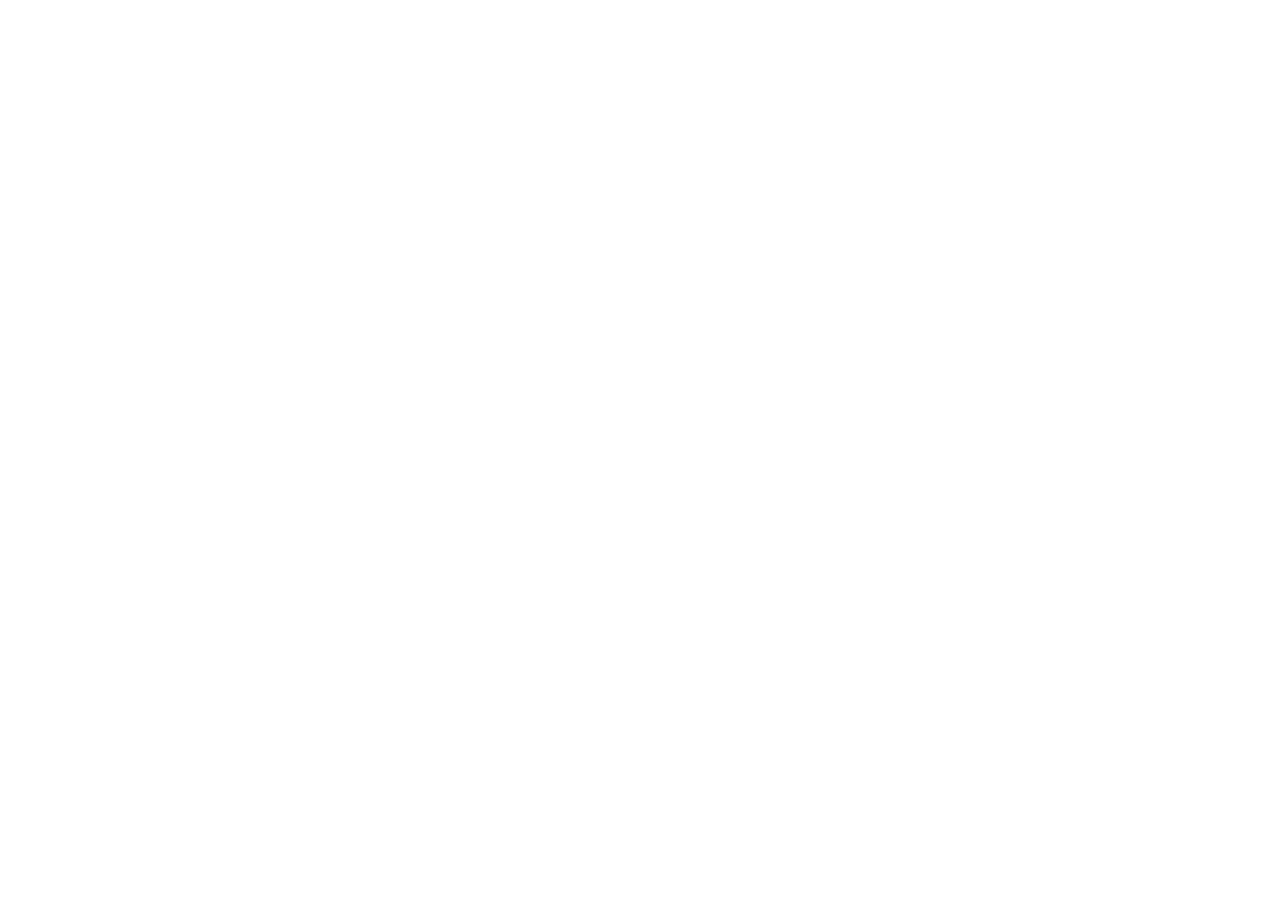
==== index.html @ 7b1b8896 "First Commit" ====
<!DOCTYPE html>
<html lang="en">
<head>
    <meta charset="UTF-8">
    <meta name="viewport" content="width=device-width, initial-scale=1.0">
    <title>Natal</title>
</head>
<body>
    <header class="header">

    </header>
    <main>

    </main>
    <footer>
        
    </footer>
</body>
</html>
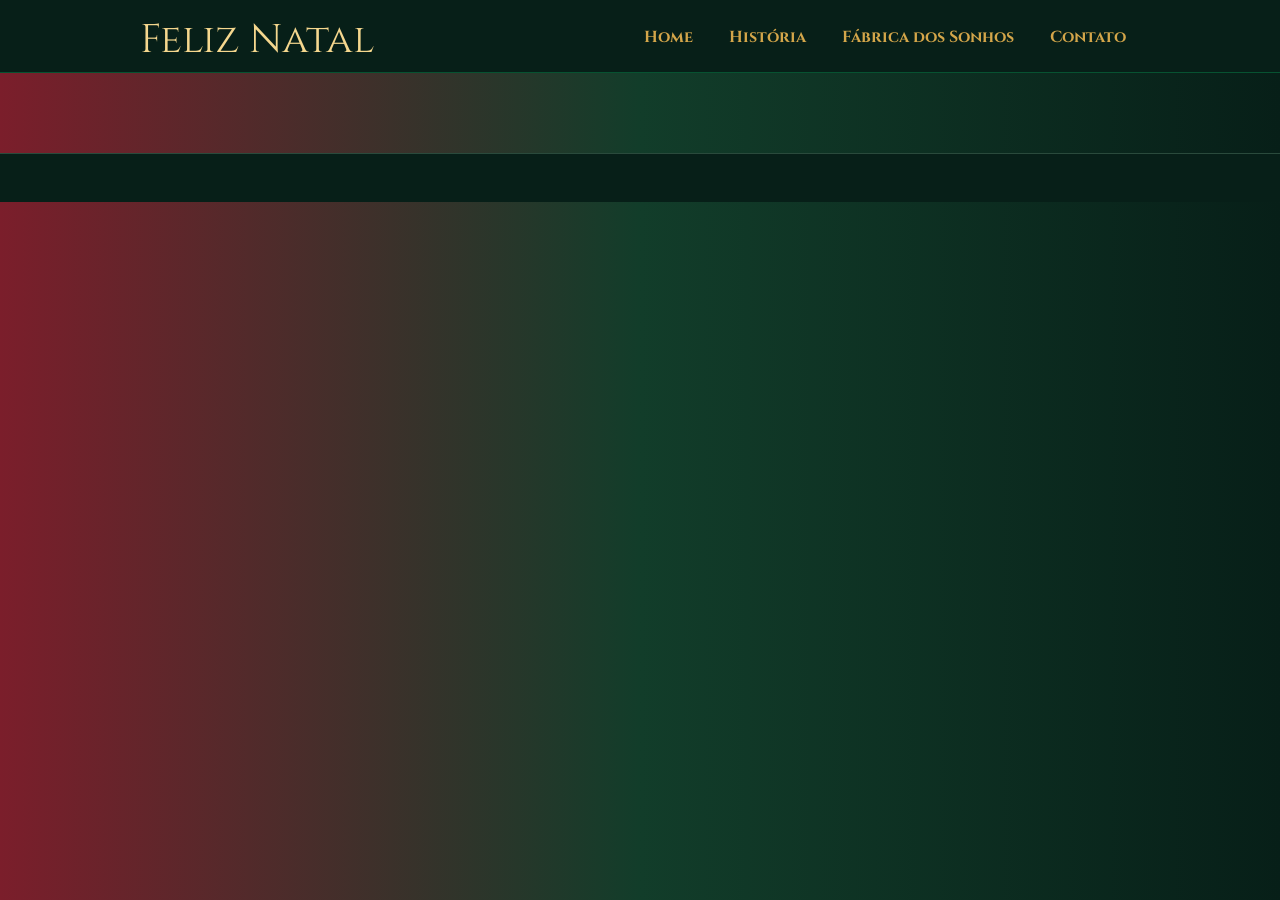
==== commit 2d88ba43: "Update final" ====
--- a/index.html
+++ b/index.html
@@ -1,19 +1,52 @@
+
 <!DOCTYPE html>
-<html lang="en">
+<html lang="pt-BR">
+
 <head>
     <meta charset="UTF-8">
     <meta name="viewport" content="width=device-width, initial-scale=1.0">
+
     <title>Natal</title>
+
+    <link rel="preconnect" href="https://fonts.googleapis.com">
+    <link rel="preconnect" href="https://fonts.gstatic.com" crossorigin>
+    <link rel="stylesheet" href="https://fonts.googleapis.com/css2?family=JetBrains+Mono:wght@400;700&display=swap">
+
+    <link rel="stylesheet" href="./style/style-geral.css">
 </head>
+
 <body>
+
     <header class="header">
+        <div class="container">
 
+            <h1 class="logo">Feliz Natal</h1>
+
+            <nav class="menu-principal">
+                <ul class="menu-lista">
+                    <li><a class="menu-link" href="#">Home</a></li>
+                    <li><a class="menu-link" href="#">História</a></li>
+                    <li><a class="menu-link" href="#">Fábrica dos Sonhos</a></li>
+                    <li><a class="menu-link" href="#">Contato</a></li>
+                </ul>
+            </nav>
+
+        </div>
     </header>
-    <main>
 
+    <main class="main">
+        <div class="container">
+            <section></section>
+
+        </div>
     </main>
-    <footer>
-        
+
+    <footer class="footer">
+        <div class="container">
+
+        </div>
     </footer>
+
 </body>
-</html>+
+</html>
--- a/style/style-geral.css
+++ b/style/style-geral.css
@@ -0,0 +1,108 @@
+@font-face {
+    font-family: 'Cinzel';
+    src: url('../font/Cinzel-Regular.otf') format('opentype');
+    font-weight: normal;
+}
+
+@font-face {
+    font-family: 'Cinzel';
+    src: url('../font/Cinzel-Bold.otf') format('opentype');
+    font-weight: bold;
+}
+
+body {
+    font-family: 'JetBrains Mono', sans-serif;
+    font-size: 16px;
+    line-height: 1.6;
+    margin: 0;
+    padding: 0;
+    color: #F2E8D5;
+    background: linear-gradient(90deg, #7B1E2B, #123D2A, #071F18);
+}
+
+.container {
+    width: 90%;
+    max-width: 1000px;
+    margin: 0 auto;
+}
+
+.header {
+    background-color: #071F18;
+    border-bottom: 1px solid #075231;
+}
+
+.header .container {
+    display: flex;
+    justify-content: space-between;
+    align-items: center;
+    height: 72px;
+}
+
+.logo {
+    margin: 0;
+    font-family: 'Cinzel';
+    font-size: 40px;
+    font-weight: normal;
+    color: #F5D78E;
+}
+
+.menu-lista {
+    display: flex;
+    gap: 8px;
+
+    margin: 0;
+    padding: 0;
+    list-style: none;
+}
+
+.menu-link {
+    display: block;
+    padding: 8px 14px;
+
+    color: #D4A64A;
+    font-family: 'Cinzel', serif;
+    font-weight: bold;
+    text-decoration: none;
+
+    border-radius: 6px;
+    transition: 0.3s;
+    
+}
+
+
+.menu-lista {
+    flex-wrap: wrap;
+    justify-content: center;
+}
+
+.menu-link:hover {
+    background-color:  #B83B45;
+    color: #F0C66A;
+    transform: scale(1.05);
+    
+}
+
+
+
+.main {
+    padding: 40px 0;
+}
+
+.section {
+    margin: 25px 0;
+    padding: 24px;
+    border: 1px solid #2a4a3c;
+    border-radius: 8px;
+}
+
+.titulo-section {
+    margin-bottom: 32px;
+    padding-left: 12px;
+    border-left: 5px solid #E8C07D;
+}
+
+.footer {
+    background-color: #071F18;
+    border-top: 1px solid #2A4A3C;
+    padding: 24px 0;
+}
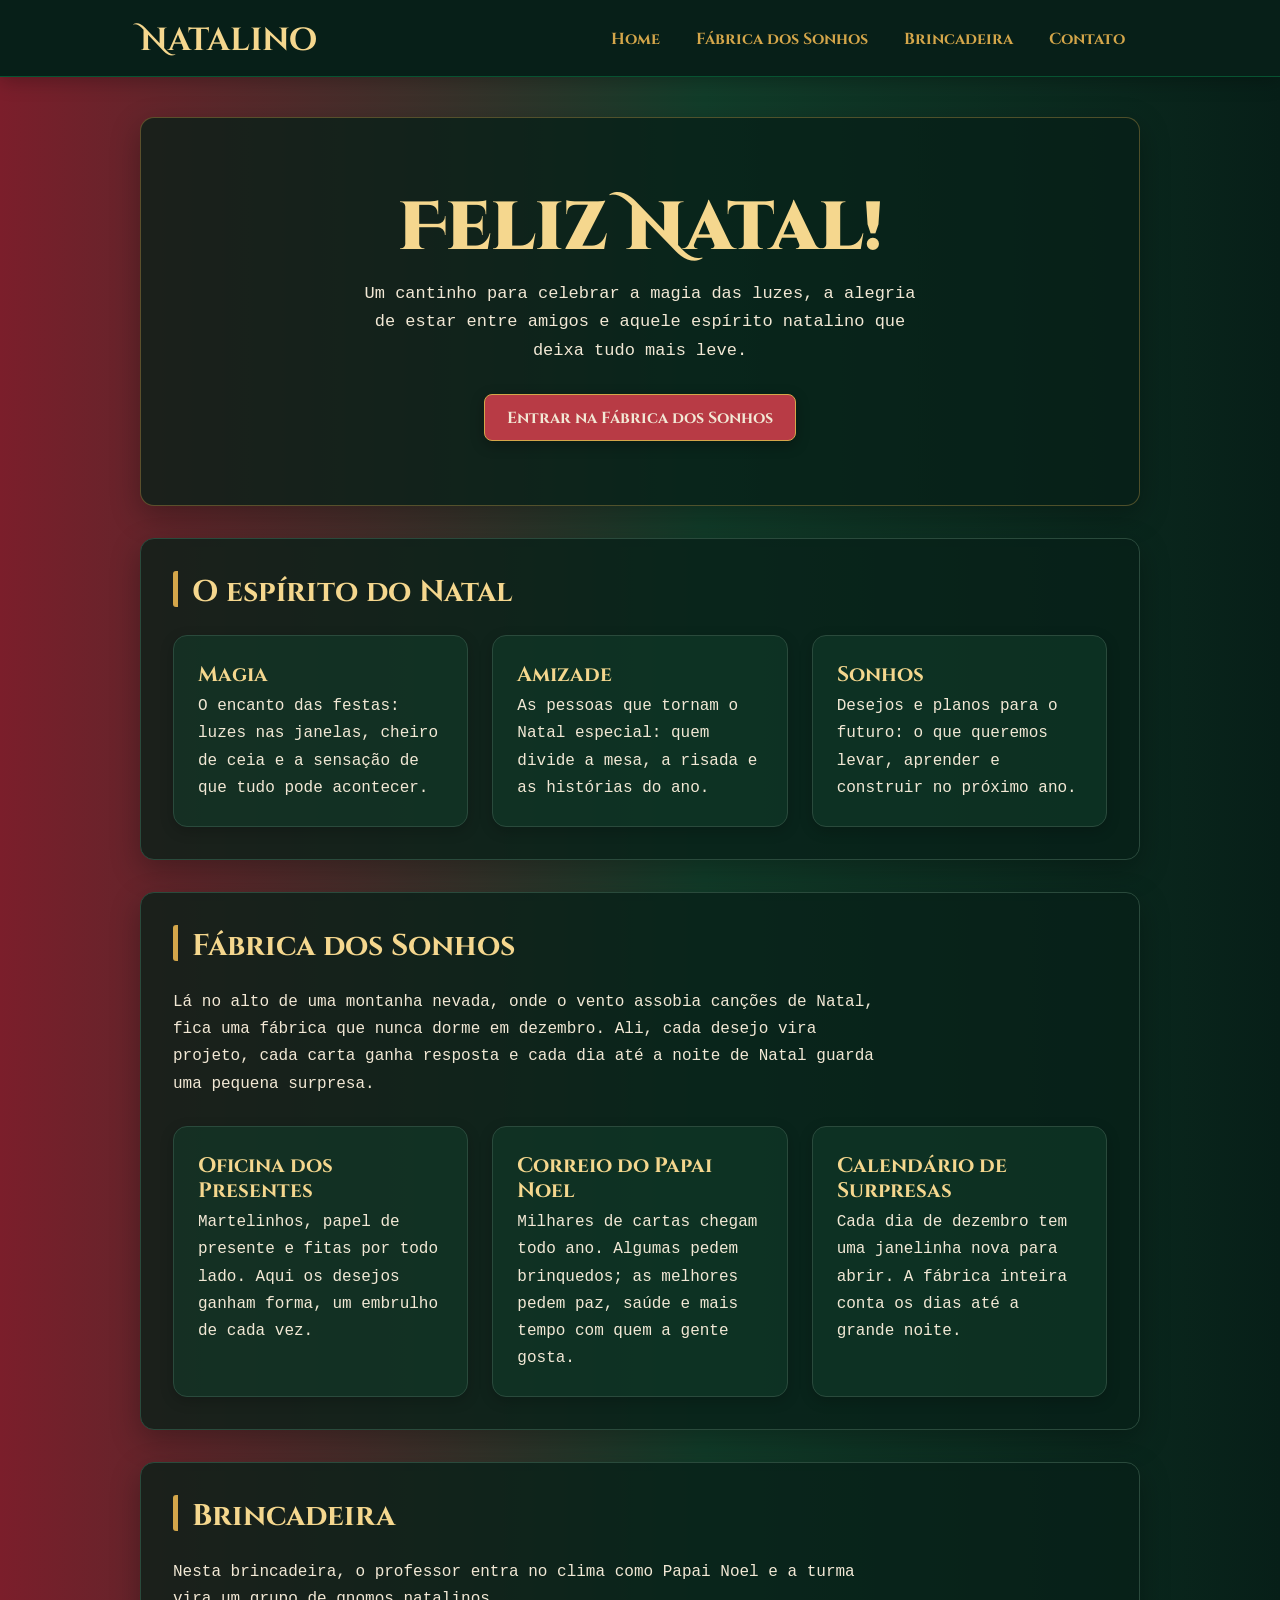
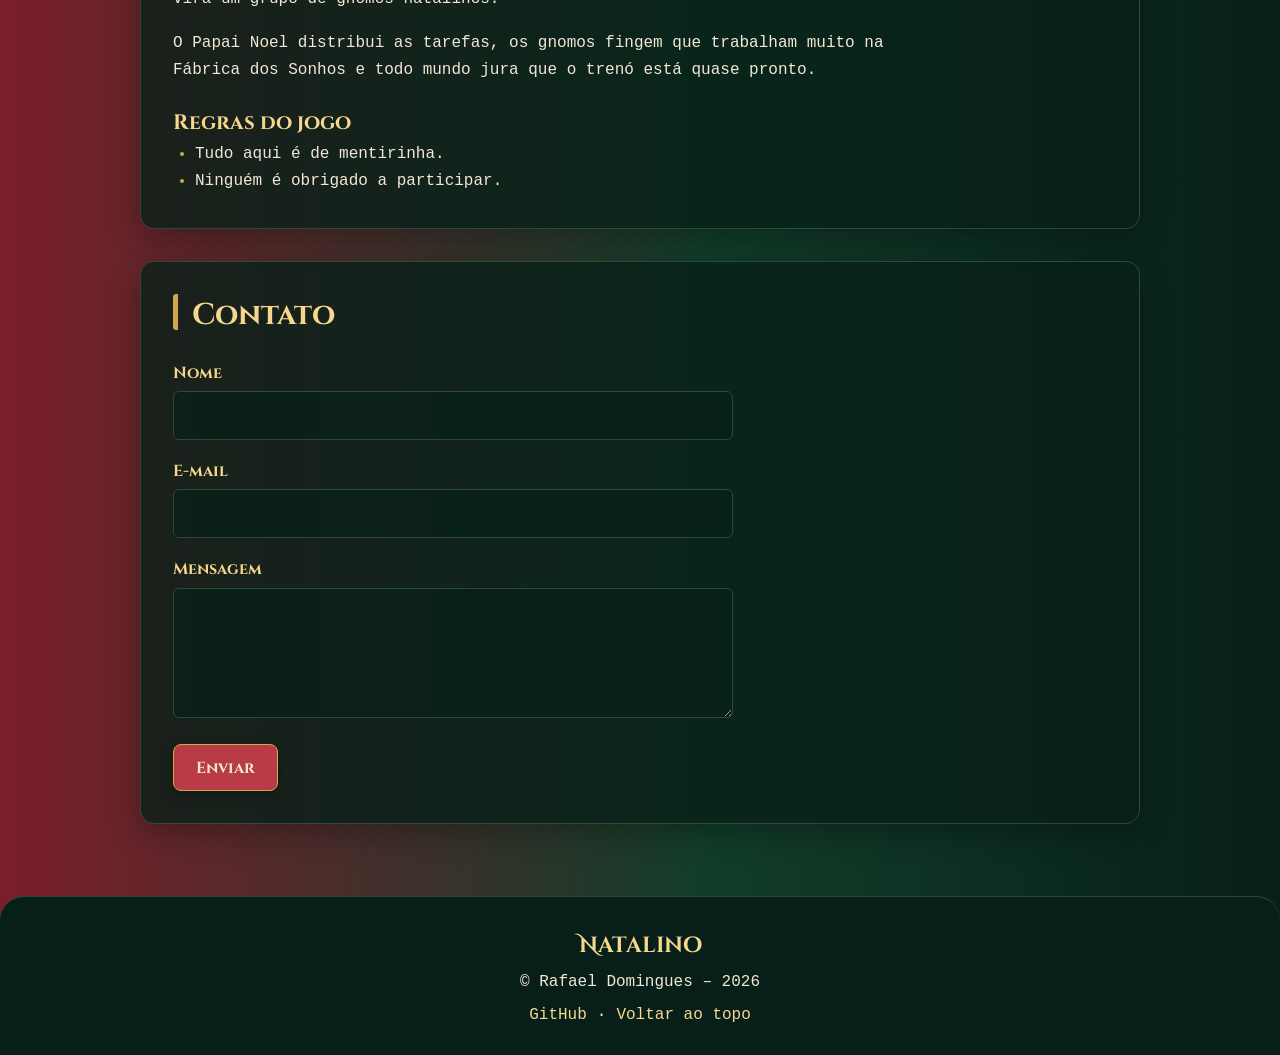
==== commit fe99c1f2: "arruma layout das secao e tira as caixa do contato" ====
--- a/index.html
+++ b/index.html
@@ -1,4 +1,3 @@
-
 <!DOCTYPE html>
 <html lang="pt-BR">
 
@@ -6,44 +5,176 @@
     <meta charset="UTF-8">
     <meta name="viewport" content="width=device-width, initial-scale=1.0">
 
-    <title>Natal</title>
+    <title>Natalino | Feliz Natal!</title>
+    <meta name="description"
+        content="Natalino: um site de Natal feito à mão, com a Fábrica dos Sonhos, uma brincadeira de Papai Noel e gnomos e muito espírito natalino.">
+    <meta name="theme-color" content="#071F18">
+
+    <link rel="icon"
+        href="data:image/svg+xml,%3Csvg xmlns='http://www.w3.org/2000/svg' viewBox='0 0 24 24'%3E%3Cpath fill='%23F5D78E' d='M12 1.5l2.9 6.6 7.1.6-5.4 4.7 1.6 7-6.2-3.7-6.2 3.7 1.6-7L2 8.7l7.1-.6z'/%3E%3C/svg%3E">
 
     <link rel="preconnect" href="https://fonts.googleapis.com">
     <link rel="preconnect" href="https://fonts.gstatic.com" crossorigin>
     <link rel="stylesheet" href="https://fonts.googleapis.com/css2?family=JetBrains+Mono:wght@400;700&display=swap">
 
     <link rel="stylesheet" href="./style/style-geral.css">
+    <script src="./script/natalino.js" defer></script>
 </head>
 
 <body>
 
+    <a class="pular-conteudo" href="#conteudo">Pular para o conteúdo</a>
+
     <header class="header">
         <div class="container">
 
-            <h1 class="logo">Feliz Natal</h1>
+            <a class="marca" href="#home">
+                <span class="logo">Natalino</span>
+            </a>
 
-            <nav class="menu-principal">
+            <nav class="menu-principal" aria-label="Navegação principal">
                 <ul class="menu-lista">
-                    <li><a class="menu-link" href="#">Home</a></li>
-                    <li><a class="menu-link" href="#">História</a></li>
-                    <li><a class="menu-link" href="#">Fábrica dos Sonhos</a></li>
-                    <li><a class="menu-link" href="#">Contato</a></li>
+                    <li><a class="menu-link" href="#home">Home</a></li>
+                    <li><a class="menu-link" href="#fabrica">Fábrica dos Sonhos</a></li>
+                    <li><a class="menu-link" href="#brincadeira">Brincadeira</a></li>
+                    <li><a class="menu-link" href="#contato">Contato</a></li>
                 </ul>
             </nav>
 
         </div>
     </header>
 
-    <main class="main">
+    <main class="main" id="conteudo">
         <div class="container">
-            <section></section>
+
+            <section class="hero" id="home" aria-labelledby="titulo-home">
+                <div class="hero-texto">
+                    <h1 class="hero-titulo" id="titulo-home">Feliz Natal!</h1>
+                    <p class="subtitulo">
+                        Um cantinho para celebrar a magia das luzes, a alegria de estar entre amigos
+                        e aquele espírito natalino que deixa tudo mais leve.
+                    </p>
+                    <a class="botao" href="#fabrica">Entrar na Fábrica dos Sonhos</a>
+                </div>
+            </section>
+
+            <section class="secao" aria-labelledby="titulo-espirito">
+                <h2 class="titulo-secao" id="titulo-espirito">O espírito do Natal</h2>
+
+                <div class="grade-cards">
+                    <article class="card">
+                        <h3>Magia</h3>
+                        <p>O encanto das festas: luzes nas janelas, cheiro de ceia e a sensação de que tudo pode
+                            acontecer.</p>
+                    </article>
+
+                    <article class="card">
+                        <h3>Amizade</h3>
+                        <p>As pessoas que tornam o Natal especial: quem divide a mesa, a risada e as histórias do
+                            ano.</p>
+                    </article>
+
+                    <article class="card">
+                        <h3>Sonhos</h3>
+                        <p>Desejos e planos para o futuro: o que queremos levar, aprender e construir no próximo
+                            ano.</p>
+                    </article>
+                </div>
+            </section>
+
+            <section class="secao" id="fabrica" aria-labelledby="titulo-fabrica">
+                <h2 class="titulo-secao" id="titulo-fabrica">Fábrica dos Sonhos</h2>
+
+                <p class="texto-intro">
+                    Lá no alto de uma montanha nevada, onde o vento assobia canções de Natal, fica uma fábrica que
+                    nunca dorme em dezembro. Ali, cada desejo vira projeto, cada carta ganha resposta e cada
+                    dia até a noite de Natal guarda uma pequena surpresa.
+                </p>
+
+                <div class="grade-cards">
+                    <article class="card">
+                        <h3>Oficina dos Presentes</h3>
+                        <p>Martelinhos, papel de presente e fitas por todo lado. Aqui os desejos ganham forma, um
+                            embrulho de cada vez.</p>
+                    </article>
+
+                    <article class="card">
+                        <h3>Correio do Papai Noel</h3>
+                        <p>Milhares de cartas chegam todo ano. Algumas pedem brinquedos; as melhores pedem paz,
+                            saúde e mais tempo com quem a gente gosta.</p>
+                    </article>
+
+                    <article class="card">
+                        <h3>Calendário de Surpresas</h3>
+                        <p>Cada dia de dezembro tem uma janelinha nova para abrir. A fábrica inteira conta os dias
+                            até a grande noite.</p>
+                    </article>
+                </div>
+            </section>
+
+            <section class="secao" id="brincadeira" aria-labelledby="titulo-brincadeira">
+                <h2 class="titulo-secao" id="titulo-brincadeira">Brincadeira</h2>
+
+                <div class="brincadeira">
+                    <div class="brincadeira-texto">
+                        <p>
+                            Nesta brincadeira, o professor entra no clima como Papai Noel e a turma vira um grupo de
+                            gnomos natalinos.
+                        </p>
+                        <p>
+                            O Papai Noel distribui as tarefas, os gnomos fingem que trabalham muito na Fábrica dos
+                            Sonhos e todo mundo jura que o trenó está quase pronto.
+                        </p>
+
+                        <h3>Regras do jogo</h3>
+                        <ul class="lista-regras">
+                            <li>Tudo aqui é de mentirinha.</li>
+                            <li>Ninguém é obrigado a participar.</li>
+                        </ul>
+                    </div>
+                </div>
+            </section>
+
+            <section class="secao" id="contato" aria-labelledby="titulo-contato">
+                <h2 class="titulo-secao" id="titulo-contato">Contato</h2>
+
+                <div class="contato">
+                    <form class="formulario" method="dialog" id="formulario-contato">
+                        <div class="campo-formulario">
+                            <label for="nome">Nome</label>
+                            <input type="text" id="nome" name="nome" autocomplete="name" required>
+                        </div>
+
+                        <div class="campo-formulario">
+                            <label for="email">E-mail</label>
+                            <input type="email" id="email" name="email" autocomplete="email" required>
+                        </div>
+
+                        <div class="campo-formulario">
+                            <label for="mensagem">Mensagem</label>
+                            <textarea id="mensagem" name="mensagem" rows="4" required></textarea>
+                        </div>
+
+                        <button class="botao" type="submit">Enviar</button>
+
+                        <p class="formulario-status" id="formulario-status" role="status"></p>
+                    </form>
+                </div>
+            </section>
 
         </div>
     </main>
 
     <footer class="footer">
         <div class="container">
-
+            <p class="footer-marca">Natalino</p>
+            <p>&copy; Rafael Domingues – 2026</p>
+            <p class="footer-links">
+                <a href="https://github.com/rafaeldominguesdev" target="_blank" rel="noopener noreferrer">GitHub<span
+                        class="sr-only"> (abre em uma nova aba)</span></a>
+                <span aria-hidden="true">·</span>
+                <a href="#home">Voltar ao topo</a>
+            </p>
         </div>
     </footer>
 
--- a/style/style-geral.css
+++ b/style/style-geral.css
@@ -1,23 +1,127 @@
 @font-face {
     font-family: 'Cinzel';
     src: url('../font/Cinzel-Regular.otf') format('opentype');
-    font-weight: normal;
+    font-weight: 400;
+    font-display: swap;
 }
 
 @font-face {
     font-family: 'Cinzel';
     src: url('../font/Cinzel-Bold.otf') format('opentype');
-    font-weight: bold;
+    font-weight: 700;
+    font-display: swap;
+}
+
+@font-face {
+    font-family: 'Cinzel';
+    src: url('../font/Cinzel-Black.otf') format('opentype');
+    font-weight: 900;
+    font-display: swap;
+}
+
+@font-face {
+    font-family: 'Cinzel Decorative';
+    src: url('../font/CinzelDecorative-Regular.otf') format('opentype');
+    font-weight: 400;
+    font-display: swap;
+}
+
+@font-face {
+    font-family: 'Cinzel Decorative';
+    src: url('../font/CinzelDecorative-Bold.otf') format('opentype');
+    font-weight: 700;
+    font-display: swap;
+}
+
+@font-face {
+    font-family: 'Cinzel Decorative';
+    src: url('../font/CinzelDecorative-Black.otf') format('opentype');
+    font-weight: 900;
+    font-display: swap;
+}
+
+:root {
+    --verde-noite: #071F18;
+    --verde-escuro: #123D2A;
+    --verde-natal: #075231;
+    --verde-folha: #1F6B45;
+    --vinho: #7B1E2B;
+    --vermelho: #B83B45;
+    --dourado: #D4A64A;
+    --dourado-claro: #F5D78E;
+    --creme: #F2E8D5;
+    --creme-suave: #D9CDB6;
+
+    --superficie: rgba(7, 31, 24, 0.78);
+    --superficie-card: rgba(18, 61, 42, 0.55);
+    --borda: #2A4A3C;
+    --borda-dourada: rgba(212, 166, 74, 0.35);
+
+    --fonte-titulo: 'Cinzel', Georgia, serif;
+    --fonte-marca: 'Cinzel Decorative', 'Cinzel', Georgia, serif;
+    --fonte-texto: 'JetBrains Mono', ui-monospace, Menlo, Consolas, monospace;
+
+    --raio: 8px;
+    --raio-card: 14px;
+    --sombra: 0 10px 30px rgba(0, 0, 0, 0.28);
+    --transicao: 0.25s ease;
+}
+
+* {
+    box-sizing: border-box;
+}
+
+@media (prefers-reduced-motion: no-preference) {
+    html {
+        scroll-behavior: smooth;
+    }
 }
 
 body {
-    font-family: 'JetBrains Mono', sans-serif;
-    font-size: 16px;
-    line-height: 1.6;
+    min-height: 100vh;
     margin: 0;
     padding: 0;
-    color: #F2E8D5;
-    background: linear-gradient(90deg, #7B1E2B, #123D2A, #071F18);
+
+    font-family: var(--fonte-texto);
+    font-size: 16px;
+    line-height: 1.7;
+    color: var(--creme);
+
+    background-color: var(--verde-noite);
+    background-image: linear-gradient(90deg, var(--vinho), var(--verde-escuro) 55%, var(--verde-noite));
+}
+
+h1,
+h2,
+h3 {
+    font-family: var(--fonte-titulo);
+    font-weight: 700;
+    line-height: 1.2;
+    color: var(--dourado-claro);
+}
+
+h3 {
+    margin: 0 0 8px;
+    font-size: 21px;
+}
+
+p {
+    margin: 0 0 16px;
+}
+
+a {
+    color: var(--dourado-claro);
+}
+
+img {
+    max-width: 100%;
+    height: auto;
+}
+
+:focus-visible {
+    outline: 3px solid var(--dourado-claro);
+    outline-offset: 3px;
+    border-radius: 4px;
 }
 
 .container {
@@ -26,29 +130,74 @@
     margin: 0 auto;
 }
 
+.sr-only {
+    position: absolute;
+    width: 1px;
+    height: 1px;
+    padding: 0;
+    margin: -1px;
+    overflow: hidden;
+    clip: rect(0, 0, 0, 0);
+    white-space: nowrap;
+    border: 0;
+}
+
+.pular-conteudo {
+    position: absolute;
+    top: -100px;
+    left: 16px;
+    z-index: 100;
+
+    padding: 10px 16px;
+    background-color: var(--dourado-claro);
+    color: var(--verde-noite);
+    font-weight: 700;
+    border-radius: var(--raio);
+}
+
+.pular-conteudo:focus {
+    top: 12px;
+}
+
 .header {
-    background-color: #071F18;
-    border-bottom: 1px solid #075231;
+    position: sticky;
+    top: 0;
+    z-index: 10;
+
+    background-color: var(--verde-noite);
+    border-bottom: 1px solid var(--verde-natal);
+    box-shadow: 0 4px 18px rgba(0, 0, 0, 0.25);
 }
 
 .header .container {
     display: flex;
+    flex-wrap: wrap;
     justify-content: space-between;
     align-items: center;
-    height: 72px;
+    gap: 12px 24px;
+    min-height: 76px;
+    padding: 10px 0;
+}
+
+.marca {
+    display: flex;
+    flex-direction: column;
+    text-decoration: none;
 }
 
 .logo {
-    margin: 0;
-    font-family: 'Cinzel';
-    font-size: 40px;
-    font-weight: normal;
-    color: #F5D78E;
+    font-family: var(--fonte-marca);
+    font-size: 32px;
+    font-weight: 700;
+    line-height: 1.1;
+    color: var(--dourado-claro);
 }
 
 .menu-lista {
     display: flex;
-    gap: 8px;
+    flex-wrap: wrap;
+    justify-content: center;
+    gap: 6px;
 
     margin: 0;
     padding: 0;
@@ -59,50 +208,306 @@
     display: block;
     padding: 8px 14px;
 
-    color: #D4A64A;
-    font-family: 'Cinzel', serif;
-    font-weight: bold;
+    font-family: var(--fonte-titulo);
+    font-weight: 700;
+    color: var(--dourado);
     text-decoration: none;
 
+    border: 1px solid transparent;
     border-radius: 6px;
-    transition: 0.3s;
-    
-}
-
-
-.menu-lista {
+    transition: background-color var(--transicao), color var(--transicao), transform var(--transicao);
+}
+
+.menu-link:hover {
+    background-color: var(--vinho);
+    border-color: var(--borda-dourada);
+    color: var(--dourado-claro);
+    transform: translateY(-2px);
+}
+
+.main {
+    padding: 40px 0;
+}
+
+#home,
+.secao {
+    scroll-margin-top: 100px;
+}
+
+.secao {
+    margin: 32px 0;
+    padding: 32px;
+
+    background-color: var(--superficie);
+    border: 1px solid var(--borda);
+    border-radius: var(--raio-card);
+    box-shadow: var(--sombra);
+}
+
+.titulo-secao {
+    margin: 0 0 28px;
+    padding-left: 14px;
+
+    font-size: 30px;
+    border-left: 5px solid var(--dourado);
+    border-radius: 3px;
+}
+
+.texto-intro {
+    max-width: 720px;
+    margin-bottom: 28px;
+}
+
+.grade-cards {
+    display: grid;
+    grid-template-columns: repeat(auto-fit, minmax(240px, 1fr));
+    gap: 24px;
+}
+
+.hero {
+    padding: 64px 40px;
+    text-align: center;
+
+    background-color: var(--superficie);
+    border: 1px solid var(--borda-dourada);
+    border-radius: var(--raio-card);
+    box-shadow: var(--sombra);
+}
+
+.hero-titulo {
+    margin: 0 0 16px;
+
+    font-family: var(--fonte-marca);
+    font-size: clamp(40px, 7vw, 68px);
+    font-weight: 900;
+}
+
+.subtitulo {
+    max-width: 560px;
+    margin: 0 auto 28px;
+    font-size: 17px;
+    color: var(--creme);
+}
+
+.botao {
+    display: inline-block;
+    padding: 12px 22px;
+
+    font-family: var(--fonte-titulo);
+    font-size: 16px;
+    font-weight: 700;
+    line-height: 1.3;
+    color: var(--creme);
+    text-align: center;
+    text-decoration: none;
+
+    background-color: var(--vermelho);
+    border: 1px solid var(--dourado);
+    border-radius: var(--raio);
+    box-shadow: 0 4px 14px rgba(0, 0, 0, 0.3);
+    cursor: pointer;
+    transition: background-color var(--transicao), transform var(--transicao), box-shadow var(--transicao);
+}
+
+.botao:hover {
+    background-color: var(--vinho);
+    transform: translateY(-2px);
+    box-shadow: 0 8px 20px rgba(0, 0, 0, 0.35);
+}
+
+.card {
+    display: flex;
+    flex-direction: column;
+    padding: 24px;
+
+    background-color: var(--superficie-card);
+    border: 1px solid var(--borda);
+    border-radius: var(--raio-card);
+    box-shadow: 0 4px 14px rgba(0, 0, 0, 0.2);
+    transition: transform var(--transicao), border-color var(--transicao), box-shadow var(--transicao);
+}
+
+.card:hover {
+    transform: translateY(-4px);
+    border-color: var(--borda-dourada);
+    box-shadow: 0 10px 24px rgba(0, 0, 0, 0.3);
+}
+
+.card p:last-child {
+    margin-bottom: 0;
+}
+
+.brincadeira {
+    max-width: 720px;
+}
+
+.brincadeira-texto h3 {
+    margin-top: 24px;
+}
+
+.lista-regras {
+    margin: 0;
+    padding-left: 22px;
+}
+
+.lista-regras li::marker {
+    color: var(--dourado);
+}
+
+.contato {
+    max-width: 560px;
+}
+
+.campo-formulario {
+    margin-bottom: 16px;
+}
+
+.campo-formulario label {
+    display: block;
+    margin-bottom: 6px;
+
+    font-family: var(--fonte-titulo);
+    font-weight: 700;
+    color: var(--dourado-claro);
+}
+
+.campo-formulario input,
+.campo-formulario textarea {
+    width: 100%;
+    padding: 10px 12px;
+
+    font: inherit;
+    color: var(--creme);
+
+    background-color: rgba(7, 31, 24, 0.75);
+    border: 1px solid var(--borda);
+    border-radius: 6px;
+    transition: border-color var(--transicao);
+}
+
+.campo-formulario textarea {
+    resize: vertical;
+}
+
+.campo-formulario input:hover,
+.campo-formulario textarea:hover {
+    border-color: var(--borda-dourada);
+}
+
+.campo-formulario input:focus,
+.campo-formulario textarea:focus {
+    border-color: var(--dourado);
+}
+
+.formulario-status {
+    margin: 14px 0 0;
+    color: var(--dourado-claro);
+}
+
+.formulario-status:empty {
+    display: none;
+}
+
+.footer {
+    padding: 28px 0;
+    text-align: center;
+
+    background-color: var(--verde-noite);
+    border-top: 1px solid var(--borda);
+    border-radius: 24px 24px 0 0;
+}
+
+.footer p {
+    margin: 0 0 6px;
+}
+
+.footer p:last-child {
+    margin-bottom: 0;
+}
+
+.footer-marca {
+    font-family: var(--fonte-marca);
+    font-size: 22px;
+    font-weight: 700;
+    color: var(--dourado-claro);
+}
+
+.footer-links {
+    display: flex;
     flex-wrap: wrap;
     justify-content: center;
-}
-
-.menu-link:hover {
-    background-color:  #B83B45;
-    color: #F0C66A;
-    transform: scale(1.05);
-    
-}
-
-
-
-.main {
-    padding: 40px 0;
-}
-
-.section {
-    margin: 25px 0;
-    padding: 24px;
-    border: 1px solid #2a4a3c;
-    border-radius: 8px;
-}
-
-.titulo-section {
-    margin-bottom: 32px;
-    padding-left: 12px;
-    border-left: 5px solid #E8C07D;
-}
-
-.footer {
-    background-color: #071F18;
-    border-top: 1px solid #2A4A3C;
-    padding: 24px 0;
-}+    gap: 6px 10px;
+}
+
+.footer-links a {
+    text-decoration: none;
+    transition: color var(--transicao);
+}
+
+.footer-links a:hover {
+    color: var(--dourado);
+    text-decoration: underline;
+}
+
+@media (max-width: 720px) {
+    .header {
+        position: static;
+    }
+
+    #home,
+    .secao {
+        scroll-margin-top: 16px;
+    }
+
+    .header .container {
+        flex-direction: column;
+        align-items: stretch;
+        padding: 14px 0;
+    }
+
+    .marca {
+        align-items: center;
+    }
+
+    .menu-lista {
+        display: grid;
+        grid-template-columns: 1fr 1fr;
+    }
+
+    .menu-link {
+        display: flex;
+        justify-content: center;
+        align-items: center;
+        height: 100%;
+        padding: 8px 6px;
+        font-size: 14px;
+        text-align: center;
+        border-color: var(--borda);
+    }
+
+    .main {
+        padding: 24px 0;
+    }
+
+    .secao {
+        margin: 24px 0;
+        padding: 22px 18px;
+    }
+
+    .hero {
+        padding: 32px 18px;
+    }
+
+    .titulo-secao {
+        font-size: 25px;
+    }
+
+}
+
+@media (prefers-reduced-motion: reduce) {
+    *,
+    *::before,
+    *::after {
+        transition: none !important;
+    }
+}
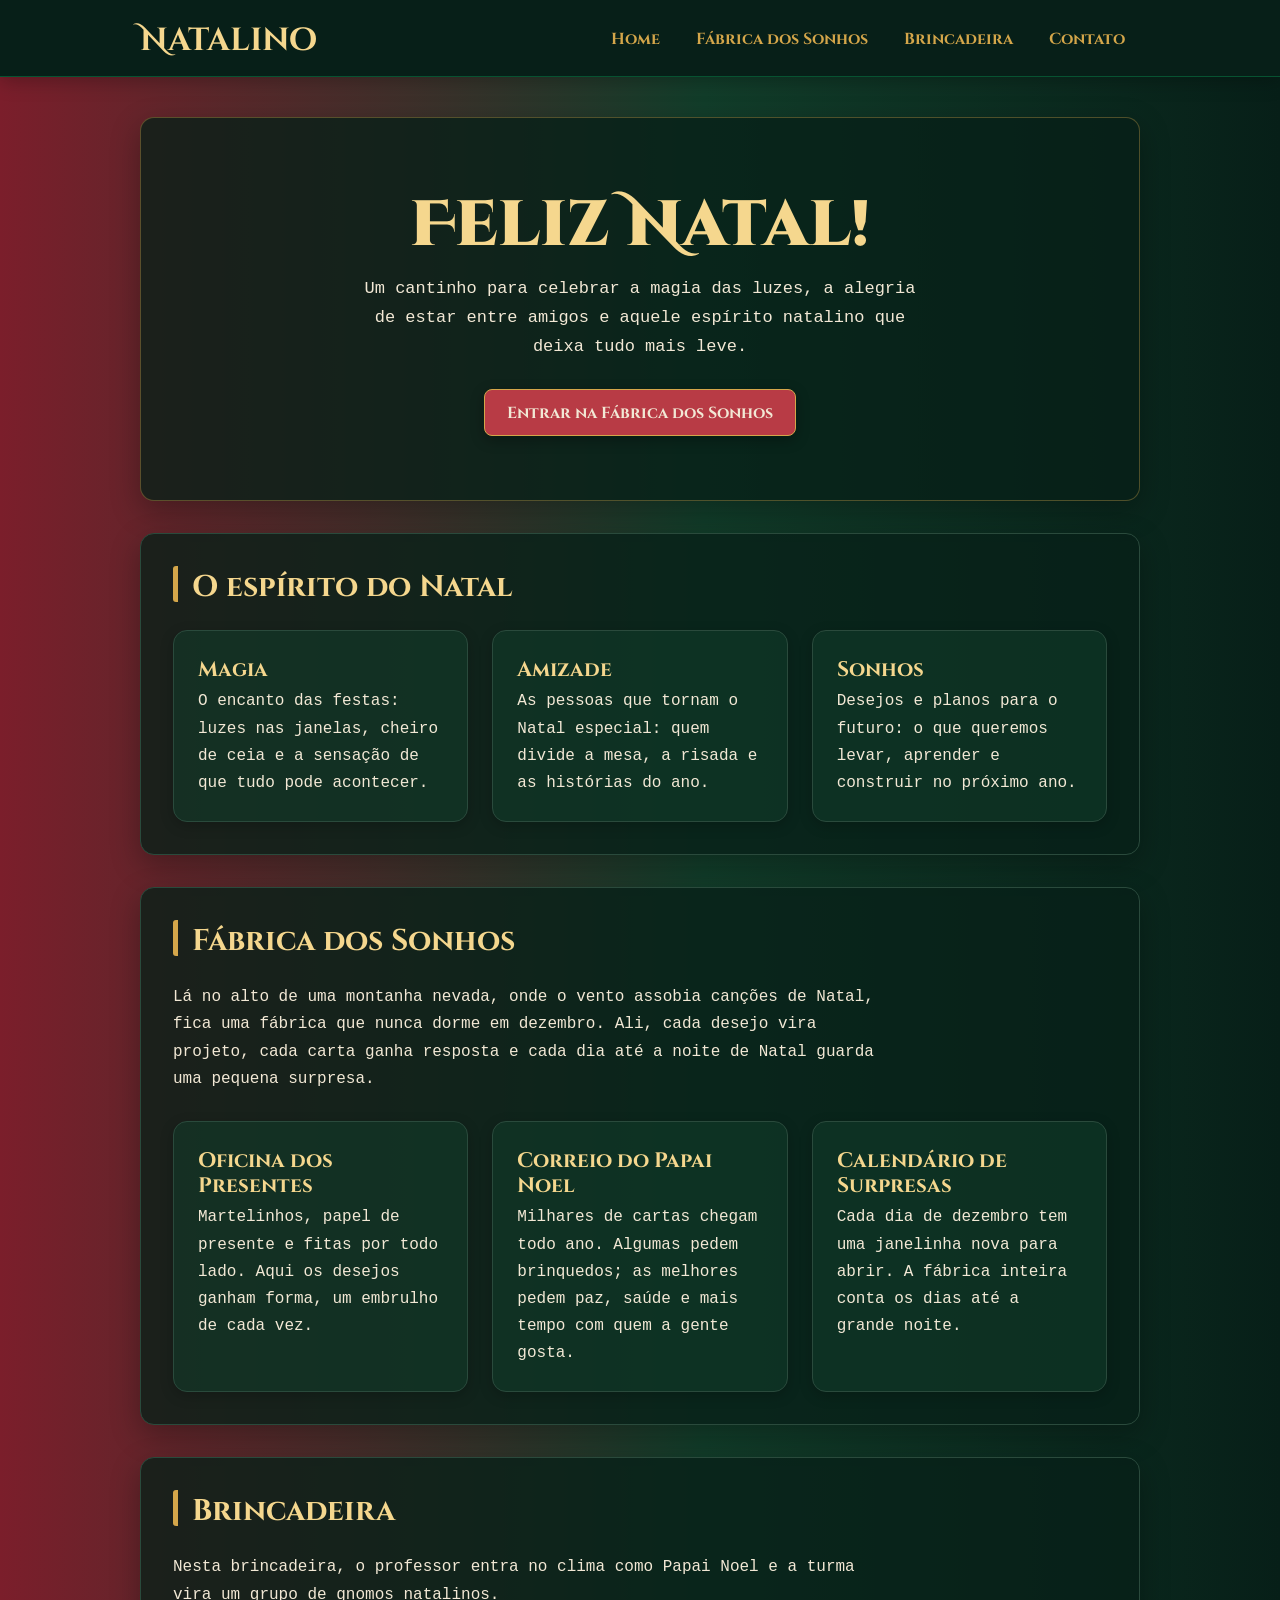
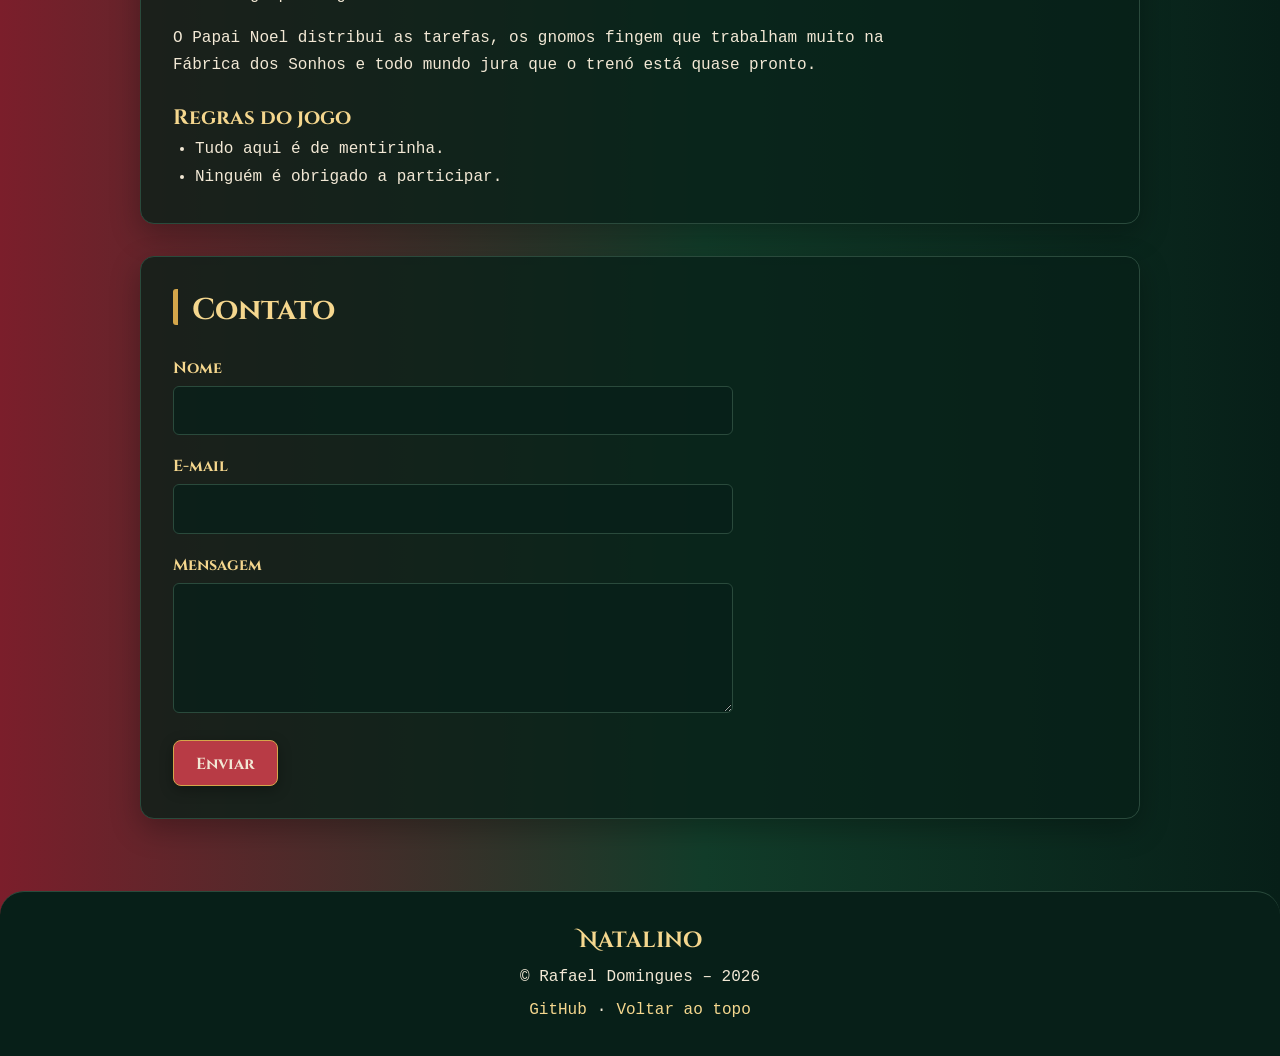
==== commit ecf14eea: "deixa css mais simples e arruma titulo no celular" ====
--- a/index.html
+++ b/index.html
@@ -8,22 +8,13 @@
     <title>Natalino | Feliz Natal!</title>
     <meta name="description"
         content="Natalino: um site de Natal feito à mão, com a Fábrica dos Sonhos, uma brincadeira de Papai Noel e gnomos e muito espírito natalino.">
-    <meta name="theme-color" content="#071F18">
 
-    <link rel="icon"
-        href="data:image/svg+xml,%3Csvg xmlns='http://www.w3.org/2000/svg' viewBox='0 0 24 24'%3E%3Cpath fill='%23F5D78E' d='M12 1.5l2.9 6.6 7.1.6-5.4 4.7 1.6 7-6.2-3.7-6.2 3.7 1.6-7L2 8.7l7.1-.6z'/%3E%3C/svg%3E">
-
-    <link rel="preconnect" href="https://fonts.googleapis.com">
-    <link rel="preconnect" href="https://fonts.gstatic.com" crossorigin>
     <link rel="stylesheet" href="https://fonts.googleapis.com/css2?family=JetBrains+Mono:wght@400;700&display=swap">
 
     <link rel="stylesheet" href="./style/style-geral.css">
-    <script src="./script/natalino.js" defer></script>
 </head>
 
 <body>
-
-    <a class="pular-conteudo" href="#conteudo">Pular para o conteúdo</a>
 
     <header class="header">
         <div class="container">
@@ -32,7 +23,7 @@
                 <span class="logo">Natalino</span>
             </a>
 
-            <nav class="menu-principal" aria-label="Navegação principal">
+            <nav class="menu-principal">
                 <ul class="menu-lista">
                     <li><a class="menu-link" href="#home">Home</a></li>
                     <li><a class="menu-link" href="#fabrica">Fábrica dos Sonhos</a></li>
@@ -44,12 +35,12 @@
         </div>
     </header>
 
-    <main class="main" id="conteudo">
+    <main class="main">
         <div class="container">
 
-            <section class="hero" id="home" aria-labelledby="titulo-home">
+            <section class="hero" id="home">
                 <div class="hero-texto">
-                    <h1 class="hero-titulo" id="titulo-home">Feliz Natal!</h1>
+                    <h1 class="hero-titulo">Feliz Natal!</h1>
                     <p class="subtitulo">
                         Um cantinho para celebrar a magia das luzes, a alegria de estar entre amigos
                         e aquele espírito natalino que deixa tudo mais leve.
@@ -58,8 +49,8 @@
                 </div>
             </section>
 
-            <section class="secao" aria-labelledby="titulo-espirito">
-                <h2 class="titulo-secao" id="titulo-espirito">O espírito do Natal</h2>
+            <section class="secao">
+                <h2 class="titulo-secao">O espírito do Natal</h2>
 
                 <div class="grade-cards">
                     <article class="card">
@@ -82,8 +73,8 @@
                 </div>
             </section>
 
-            <section class="secao" id="fabrica" aria-labelledby="titulo-fabrica">
-                <h2 class="titulo-secao" id="titulo-fabrica">Fábrica dos Sonhos</h2>
+            <section class="secao" id="fabrica">
+                <h2 class="titulo-secao">Fábrica dos Sonhos</h2>
 
                 <p class="texto-intro">
                     Lá no alto de uma montanha nevada, onde o vento assobia canções de Natal, fica uma fábrica que
@@ -112,8 +103,8 @@
                 </div>
             </section>
 
-            <section class="secao" id="brincadeira" aria-labelledby="titulo-brincadeira">
-                <h2 class="titulo-secao" id="titulo-brincadeira">Brincadeira</h2>
+            <section class="secao" id="brincadeira">
+                <h2 class="titulo-secao">Brincadeira</h2>
 
                 <div class="brincadeira">
                     <div class="brincadeira-texto">
@@ -135,19 +126,19 @@
                 </div>
             </section>
 
-            <section class="secao" id="contato" aria-labelledby="titulo-contato">
-                <h2 class="titulo-secao" id="titulo-contato">Contato</h2>
+            <section class="secao" id="contato">
+                <h2 class="titulo-secao">Contato</h2>
 
                 <div class="contato">
-                    <form class="formulario" method="dialog" id="formulario-contato">
+                    <form class="formulario">
                         <div class="campo-formulario">
                             <label for="nome">Nome</label>
-                            <input type="text" id="nome" name="nome" autocomplete="name" required>
+                            <input type="text" id="nome" name="nome" required>
                         </div>
 
                         <div class="campo-formulario">
                             <label for="email">E-mail</label>
-                            <input type="email" id="email" name="email" autocomplete="email" required>
+                            <input type="email" id="email" name="email" required>
                         </div>
 
                         <div class="campo-formulario">
@@ -157,7 +148,6 @@
 
                         <button class="botao" type="submit">Enviar</button>
 
-                        <p class="formulario-status" id="formulario-status" role="status"></p>
                     </form>
                 </div>
             </section>
@@ -170,9 +160,8 @@
             <p class="footer-marca">Natalino</p>
             <p>&copy; Rafael Domingues – 2026</p>
             <p class="footer-links">
-                <a href="https://github.com/rafaeldominguesdev" target="_blank" rel="noopener noreferrer">GitHub<span
-                        class="sr-only"> (abre em uma nova aba)</span></a>
-                <span aria-hidden="true">·</span>
+                <a href="https://github.com/rafaeldominguesdev" target="_blank">GitHub</a>
+                <span>·</span>
                 <a href="#home">Voltar ao topo</a>
             </p>
         </div>
--- a/style/style-geral.css
+++ b/style/style-geral.css
@@ -40,41 +40,12 @@
     font-display: swap;
 }
 
-:root {
-    --verde-noite: #071F18;
-    --verde-escuro: #123D2A;
-    --verde-natal: #075231;
-    --verde-folha: #1F6B45;
-    --vinho: #7B1E2B;
-    --vermelho: #B83B45;
-    --dourado: #D4A64A;
-    --dourado-claro: #F5D78E;
-    --creme: #F2E8D5;
-    --creme-suave: #D9CDB6;
-
-    --superficie: rgba(7, 31, 24, 0.78);
-    --superficie-card: rgba(18, 61, 42, 0.55);
-    --borda: #2A4A3C;
-    --borda-dourada: rgba(212, 166, 74, 0.35);
-
-    --fonte-titulo: 'Cinzel', Georgia, serif;
-    --fonte-marca: 'Cinzel Decorative', 'Cinzel', Georgia, serif;
-    --fonte-texto: 'JetBrains Mono', ui-monospace, Menlo, Consolas, monospace;
-
-    --raio: 8px;
-    --raio-card: 14px;
-    --sombra: 0 10px 30px rgba(0, 0, 0, 0.28);
-    --transicao: 0.25s ease;
-}
-
 * {
     box-sizing: border-box;
 }
 
-@media (prefers-reduced-motion: no-preference) {
-    html {
-        scroll-behavior: smooth;
-    }
+html {
+    scroll-behavior: smooth;
 }
 
 body {
@@ -82,22 +53,22 @@
     margin: 0;
     padding: 0;
 
-    font-family: var(--fonte-texto);
+    font-family: 'JetBrains Mono', ui-monospace, Menlo, Consolas, monospace;
     font-size: 16px;
     line-height: 1.7;
-    color: var(--creme);
-
-    background-color: var(--verde-noite);
-    background-image: linear-gradient(90deg, var(--vinho), var(--verde-escuro) 55%, var(--verde-noite));
+    color: #F2E8D5;
+
+    background-color: #071F18;
+    background-image: linear-gradient(90deg, #7B1E2B, #123D2A 55%, #071F18);
 }
 
 h1,
 h2,
 h3 {
-    font-family: var(--fonte-titulo);
+    font-family: 'Cinzel', Georgia, serif;
     font-weight: 700;
     line-height: 1.2;
-    color: var(--dourado-claro);
+    color: #F5D78E;
 }
 
 h3 {
@@ -110,18 +81,12 @@
 }
 
 a {
-    color: var(--dourado-claro);
+    color: #F5D78E;
 }
 
 img {
     max-width: 100%;
     height: auto;
-}
-
-:focus-visible {
-    outline: 3px solid var(--dourado-claro);
-    outline-offset: 3px;
-    border-radius: 4px;
 }
 
 .container {
@@ -130,42 +95,13 @@
     margin: 0 auto;
 }
 
-.sr-only {
-    position: absolute;
-    width: 1px;
-    height: 1px;
-    padding: 0;
-    margin: -1px;
-    overflow: hidden;
-    clip: rect(0, 0, 0, 0);
-    white-space: nowrap;
-    border: 0;
-}
-
-.pular-conteudo {
-    position: absolute;
-    top: -100px;
-    left: 16px;
-    z-index: 100;
-
-    padding: 10px 16px;
-    background-color: var(--dourado-claro);
-    color: var(--verde-noite);
-    font-weight: 700;
-    border-radius: var(--raio);
-}
-
-.pular-conteudo:focus {
-    top: 12px;
-}
-
 .header {
     position: sticky;
     top: 0;
     z-index: 10;
 
-    background-color: var(--verde-noite);
-    border-bottom: 1px solid var(--verde-natal);
+    background-color: #071F18;
+    border-bottom: 1px solid #075231;
     box-shadow: 0 4px 18px rgba(0, 0, 0, 0.25);
 }
 
@@ -186,11 +122,11 @@
 }
 
 .logo {
-    font-family: var(--fonte-marca);
+    font-family: 'Cinzel Decorative', 'Cinzel', Georgia, serif;
     font-size: 32px;
     font-weight: 700;
     line-height: 1.1;
-    color: var(--dourado-claro);
+    color: #F5D78E;
 }
 
 .menu-lista {
@@ -208,20 +144,20 @@
     display: block;
     padding: 8px 14px;
 
-    font-family: var(--fonte-titulo);
-    font-weight: 700;
-    color: var(--dourado);
+    font-family: 'Cinzel', Georgia, serif;
+    font-weight: 700;
+    color: #D4A64A;
     text-decoration: none;
 
     border: 1px solid transparent;
     border-radius: 6px;
-    transition: background-color var(--transicao), color var(--transicao), transform var(--transicao);
+    transition: background-color 0.25s ease, color 0.25s ease, transform 0.25s ease;
 }
 
 .menu-link:hover {
-    background-color: var(--vinho);
-    border-color: var(--borda-dourada);
-    color: var(--dourado-claro);
+    background-color: #7B1E2B;
+    border-color: rgba(212, 166, 74, 0.35);
+    color: #F5D78E;
     transform: translateY(-2px);
 }
 
@@ -238,10 +174,10 @@
     margin: 32px 0;
     padding: 32px;
 
-    background-color: var(--superficie);
-    border: 1px solid var(--borda);
-    border-radius: var(--raio-card);
-    box-shadow: var(--sombra);
+    background-color: rgba(7, 31, 24, 0.78);
+    border: 1px solid #2A4A3C;
+    border-radius: 14px;
+    box-shadow: 0 10px 30px rgba(0, 0, 0, 0.28);
 }
 
 .titulo-secao {
@@ -249,7 +185,7 @@
     padding-left: 14px;
 
     font-size: 30px;
-    border-left: 5px solid var(--dourado);
+    border-left: 5px solid #D4A64A;
     border-radius: 3px;
 }
 
@@ -260,7 +196,7 @@
 
 .grade-cards {
     display: grid;
-    grid-template-columns: repeat(auto-fit, minmax(240px, 1fr));
+    grid-template-columns: 1fr 1fr 1fr;
     gap: 24px;
 }
 
@@ -268,17 +204,17 @@
     padding: 64px 40px;
     text-align: center;
 
-    background-color: var(--superficie);
-    border: 1px solid var(--borda-dourada);
-    border-radius: var(--raio-card);
-    box-shadow: var(--sombra);
+    background-color: rgba(7, 31, 24, 0.78);
+    border: 1px solid rgba(212, 166, 74, 0.35);
+    border-radius: 14px;
+    box-shadow: 0 10px 30px rgba(0, 0, 0, 0.28);
 }
 
 .hero-titulo {
     margin: 0 0 16px;
 
-    font-family: var(--fonte-marca);
-    font-size: clamp(40px, 7vw, 68px);
+    font-family: 'Cinzel Decorative', 'Cinzel', Georgia, serif;
+    font-size: 64px;
     font-weight: 900;
 }
 
@@ -286,31 +222,31 @@
     max-width: 560px;
     margin: 0 auto 28px;
     font-size: 17px;
-    color: var(--creme);
+    color: #F2E8D5;
 }
 
 .botao {
     display: inline-block;
     padding: 12px 22px;
 
-    font-family: var(--fonte-titulo);
+    font-family: 'Cinzel', Georgia, serif;
     font-size: 16px;
     font-weight: 700;
     line-height: 1.3;
-    color: var(--creme);
+    color: #F2E8D5;
     text-align: center;
     text-decoration: none;
 
-    background-color: var(--vermelho);
-    border: 1px solid var(--dourado);
-    border-radius: var(--raio);
+    background-color: #B83B45;
+    border: 1px solid #D4A64A;
+    border-radius: 8px;
     box-shadow: 0 4px 14px rgba(0, 0, 0, 0.3);
     cursor: pointer;
-    transition: background-color var(--transicao), transform var(--transicao), box-shadow var(--transicao);
+    transition: background-color 0.25s ease, transform 0.25s ease, box-shadow 0.25s ease;
 }
 
 .botao:hover {
-    background-color: var(--vinho);
+    background-color: #7B1E2B;
     transform: translateY(-2px);
     box-shadow: 0 8px 20px rgba(0, 0, 0, 0.35);
 }
@@ -320,20 +256,20 @@
     flex-direction: column;
     padding: 24px;
 
-    background-color: var(--superficie-card);
-    border: 1px solid var(--borda);
-    border-radius: var(--raio-card);
+    background-color: rgba(18, 61, 42, 0.55);
+    border: 1px solid #2A4A3C;
+    border-radius: 14px;
     box-shadow: 0 4px 14px rgba(0, 0, 0, 0.2);
-    transition: transform var(--transicao), border-color var(--transicao), box-shadow var(--transicao);
+    transition: transform 0.25s ease, border-color 0.25s ease, box-shadow 0.25s ease;
 }
 
 .card:hover {
     transform: translateY(-4px);
-    border-color: var(--borda-dourada);
+    border-color: rgba(212, 166, 74, 0.35);
     box-shadow: 0 10px 24px rgba(0, 0, 0, 0.3);
 }
 
-.card p:last-child {
+.card p {
     margin-bottom: 0;
 }
 
@@ -350,10 +286,6 @@
     padding-left: 22px;
 }
 
-.lista-regras li::marker {
-    color: var(--dourado);
-}
-
 .contato {
     max-width: 560px;
 }
@@ -366,9 +298,9 @@
     display: block;
     margin-bottom: 6px;
 
-    font-family: var(--fonte-titulo);
-    font-weight: 700;
-    color: var(--dourado-claro);
+    font-family: 'Cinzel', Georgia, serif;
+    font-weight: 700;
+    color: #F5D78E;
 }
 
 .campo-formulario input,
@@ -377,12 +309,12 @@
     padding: 10px 12px;
 
     font: inherit;
-    color: var(--creme);
+    color: #F2E8D5;
 
     background-color: rgba(7, 31, 24, 0.75);
-    border: 1px solid var(--borda);
+    border: 1px solid #2A4A3C;
     border-radius: 6px;
-    transition: border-color var(--transicao);
+    transition: border-color 0.25s ease;
 }
 
 .campo-formulario textarea {
@@ -391,29 +323,15 @@
 
 .campo-formulario input:hover,
 .campo-formulario textarea:hover {
-    border-color: var(--borda-dourada);
-}
-
-.campo-formulario input:focus,
-.campo-formulario textarea:focus {
-    border-color: var(--dourado);
-}
-
-.formulario-status {
-    margin: 14px 0 0;
-    color: var(--dourado-claro);
-}
-
-.formulario-status:empty {
-    display: none;
+    border-color: rgba(212, 166, 74, 0.35);
 }
 
 .footer {
     padding: 28px 0;
     text-align: center;
 
-    background-color: var(--verde-noite);
-    border-top: 1px solid var(--borda);
+    background-color: #071F18;
+    border-top: 1px solid #2A4A3C;
     border-radius: 24px 24px 0 0;
 }
 
@@ -421,15 +339,11 @@
     margin: 0 0 6px;
 }
 
-.footer p:last-child {
-    margin-bottom: 0;
-}
-
 .footer-marca {
-    font-family: var(--fonte-marca);
+    font-family: 'Cinzel Decorative', 'Cinzel', Georgia, serif;
     font-size: 22px;
     font-weight: 700;
-    color: var(--dourado-claro);
+    color: #F5D78E;
 }
 
 .footer-links {
@@ -441,11 +355,11 @@
 
 .footer-links a {
     text-decoration: none;
-    transition: color var(--transicao);
+    transition: color 0.25s ease;
 }
 
 .footer-links a:hover {
-    color: var(--dourado);
+    color: #D4A64A;
     text-decoration: underline;
 }
 
@@ -482,7 +396,7 @@
         padding: 8px 6px;
         font-size: 14px;
         text-align: center;
-        border-color: var(--borda);
+        border-color: #2A4A3C;
     }
 
     .main {
@@ -502,12 +416,13 @@
         font-size: 25px;
     }
 
-}
-
-@media (prefers-reduced-motion: reduce) {
-    *,
-    *::before,
-    *::after {
-        transition: none !important;
-    }
-}
+    .hero-titulo {
+        font-size: 40px;
+    }
+
+    .grade-cards {
+        grid-template-columns: 1fr;
+    }
+
+}
+
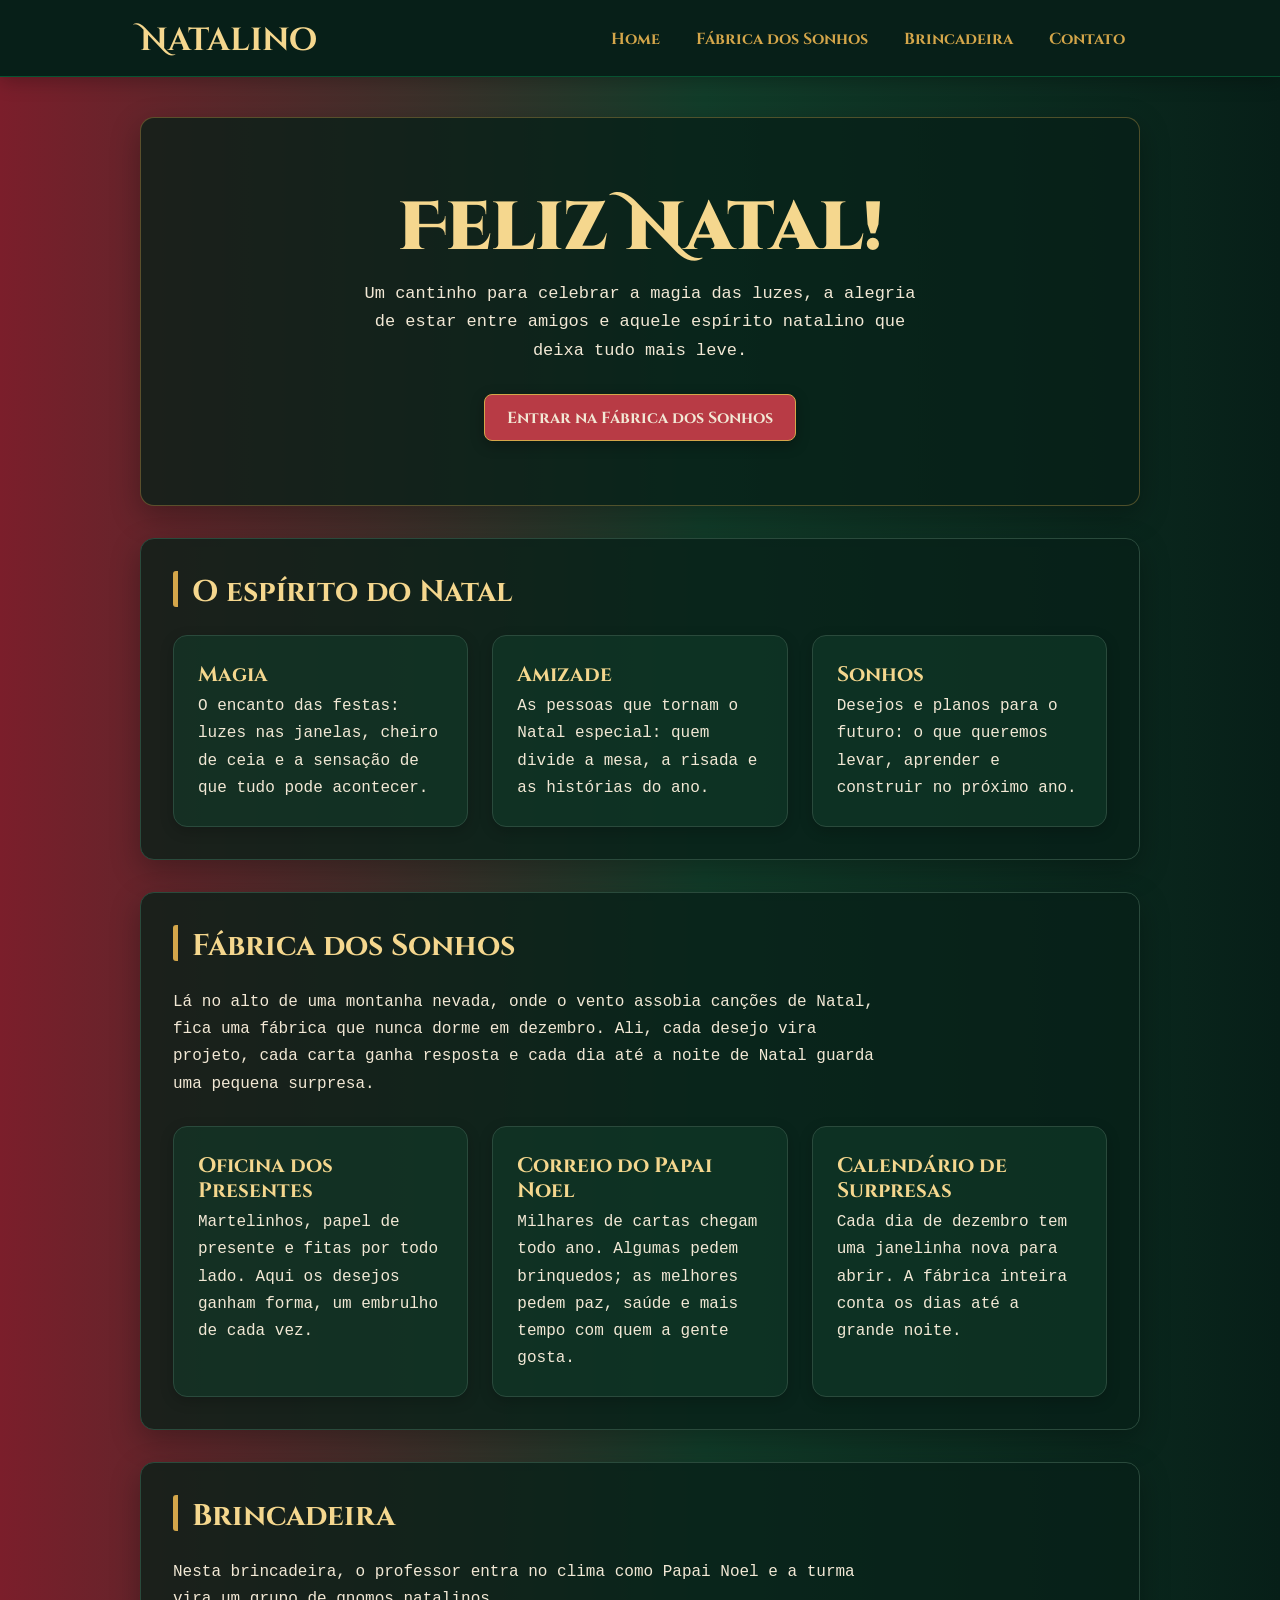
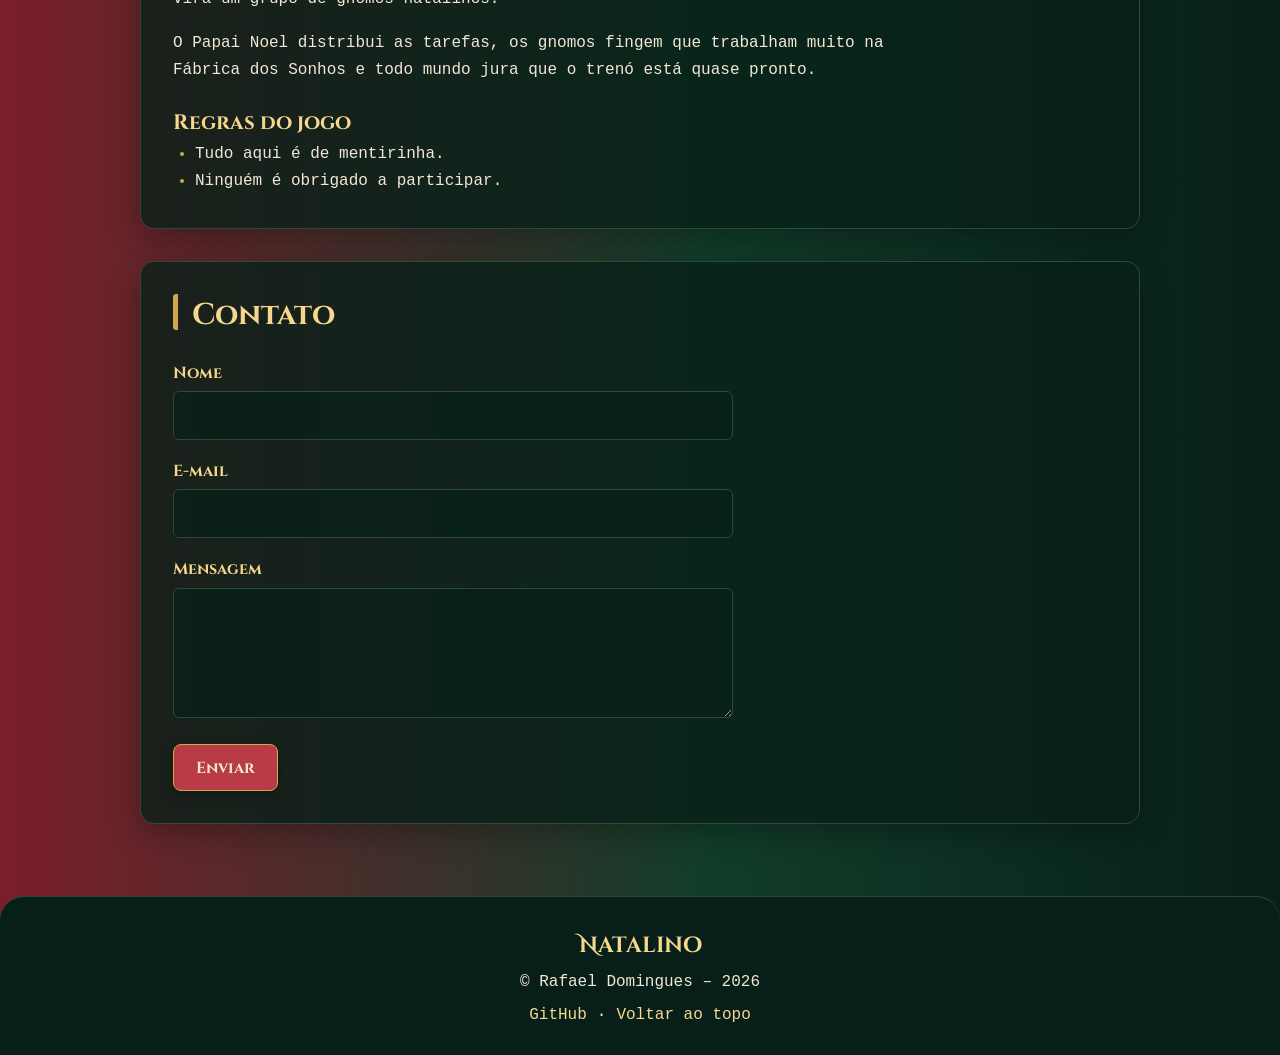
==== commit 4190b857: "tira sr-only e focus que nao tava sendo usado direito" ====
--- a/index.html
+++ b/index.html
@@ -8,7 +8,13 @@
     <title>Natalino | Feliz Natal!</title>
     <meta name="description"
         content="Natalino: um site de Natal feito à mão, com a Fábrica dos Sonhos, uma brincadeira de Papai Noel e gnomos e muito espírito natalino.">
+    <meta name="theme-color" content="#071F18">
 
+    <link rel="icon"
+        href="data:image/svg+xml,%3Csvg xmlns='http://www.w3.org/2000/svg' viewBox='0 0 24 24'%3E%3Cpath fill='%23F5D78E' d='M12 1.5l2.9 6.6 7.1.6-5.4 4.7 1.6 7-6.2-3.7-6.2 3.7 1.6-7L2 8.7l7.1-.6z'/%3E%3C/svg%3E">
+
+    <link rel="preconnect" href="https://fonts.googleapis.com">
+    <link rel="preconnect" href="https://fonts.gstatic.com" crossorigin>
     <link rel="stylesheet" href="https://fonts.googleapis.com/css2?family=JetBrains+Mono:wght@400;700&display=swap">
 
     <link rel="stylesheet" href="./style/style-geral.css">
--- a/style/style-geral.css
+++ b/style/style-geral.css
@@ -44,8 +44,10 @@
     box-sizing: border-box;
 }
 
-html {
-    scroll-behavior: smooth;
+@media (prefers-reduced-motion: no-preference) {
+    html {
+        scroll-behavior: smooth;
+    }
 }
 
 body {
@@ -196,7 +198,7 @@
 
 .grade-cards {
     display: grid;
-    grid-template-columns: 1fr 1fr 1fr;
+    grid-template-columns: repeat(auto-fit, minmax(240px, 1fr));
     gap: 24px;
 }
 
@@ -214,7 +216,7 @@
     margin: 0 0 16px;
 
     font-family: 'Cinzel Decorative', 'Cinzel', Georgia, serif;
-    font-size: 64px;
+    font-size: clamp(40px, 7vw, 68px);
     font-weight: 900;
 }
 
@@ -269,7 +271,7 @@
     box-shadow: 0 10px 24px rgba(0, 0, 0, 0.3);
 }
 
-.card p {
+.card p:last-child {
     margin-bottom: 0;
 }
 
@@ -284,6 +286,10 @@
 .lista-regras {
     margin: 0;
     padding-left: 22px;
+}
+
+.lista-regras li::marker {
+    color: #D4A64A;
 }
 
 .contato {
@@ -326,6 +332,11 @@
     border-color: rgba(212, 166, 74, 0.35);
 }
 
+.campo-formulario input:focus,
+.campo-formulario textarea:focus {
+    border-color: #D4A64A;
+}
+
 .footer {
     padding: 28px 0;
     text-align: center;
@@ -337,6 +348,10 @@
 
 .footer p {
     margin: 0 0 6px;
+}
+
+.footer p:last-child {
+    margin-bottom: 0;
 }
 
 .footer-marca {
@@ -416,13 +431,12 @@
         font-size: 25px;
     }
 
-    .hero-titulo {
-        font-size: 40px;
-    }
-
-    .grade-cards {
-        grid-template-columns: 1fr;
-    }
-
-}
-
+}
+
+@media (prefers-reduced-motion: reduce) {
+    *,
+    *::before,
+    *::after {
+        transition: none !important;
+    }
+}
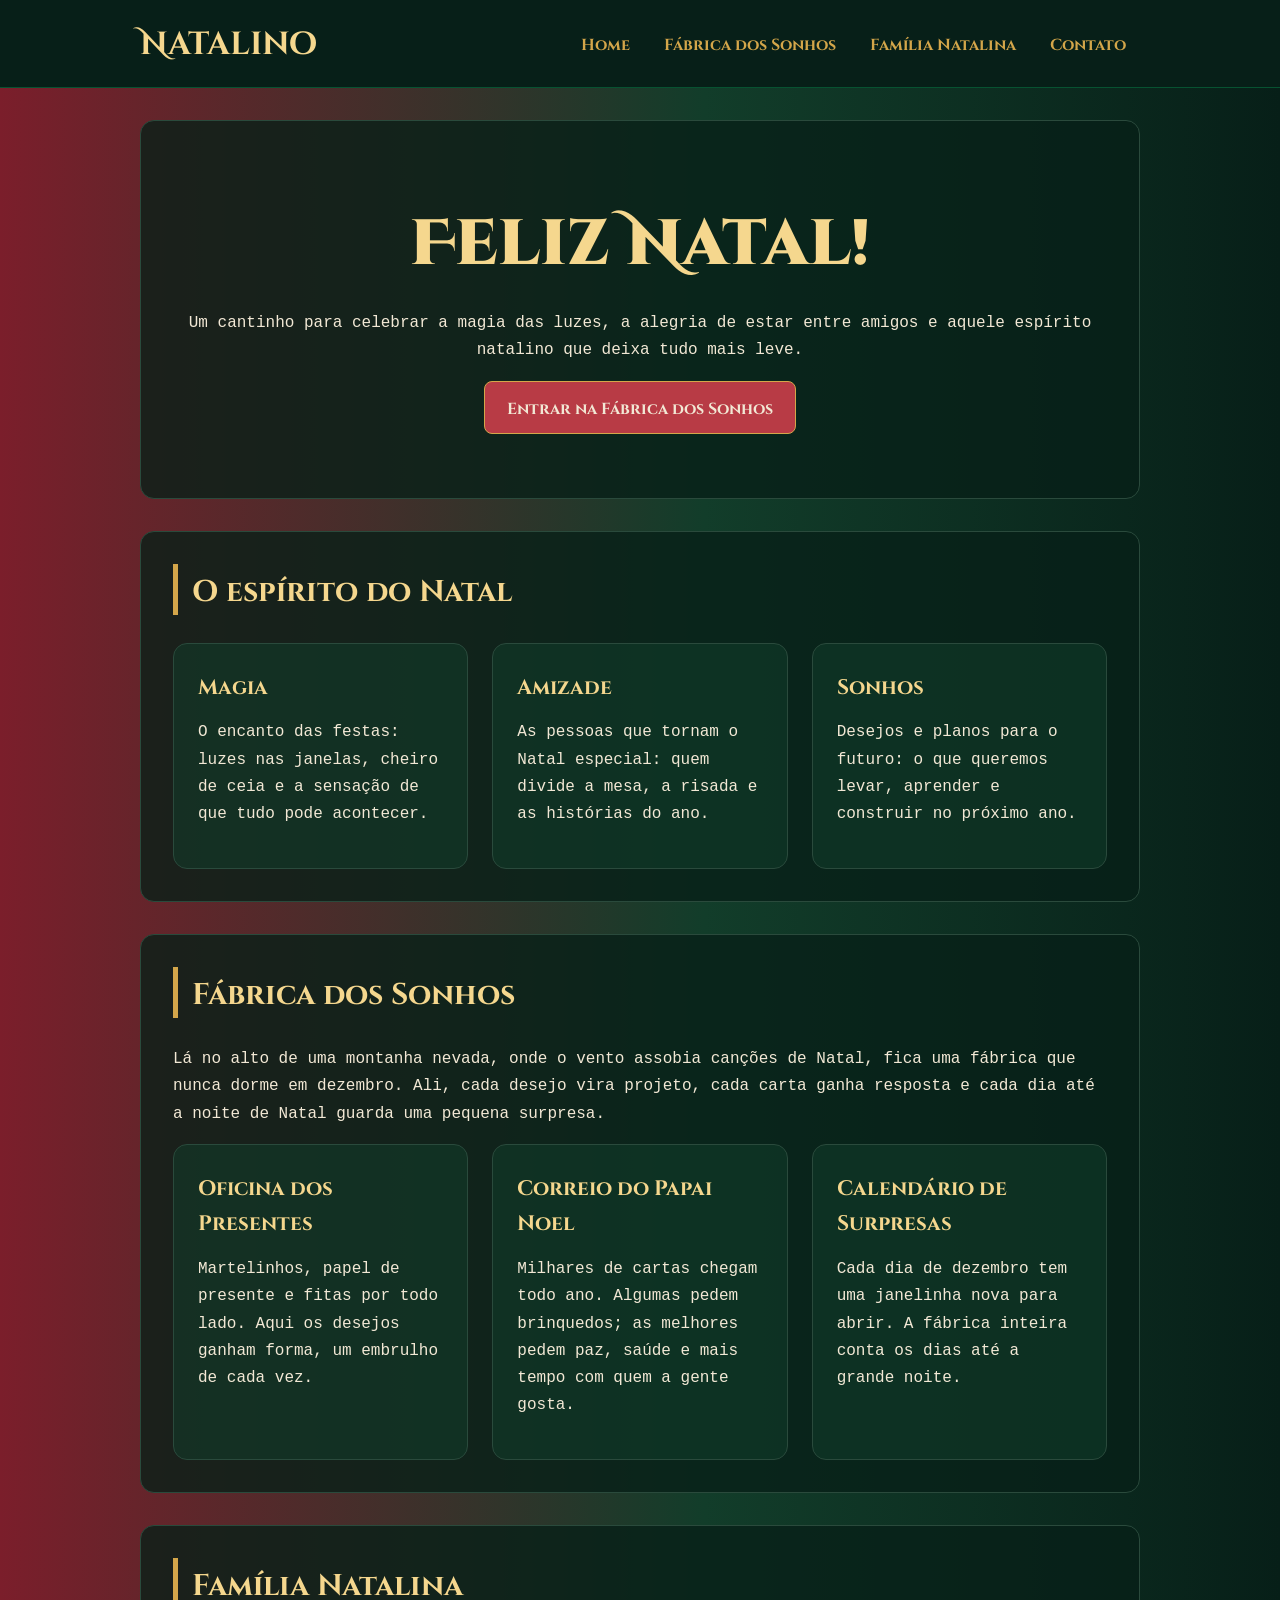
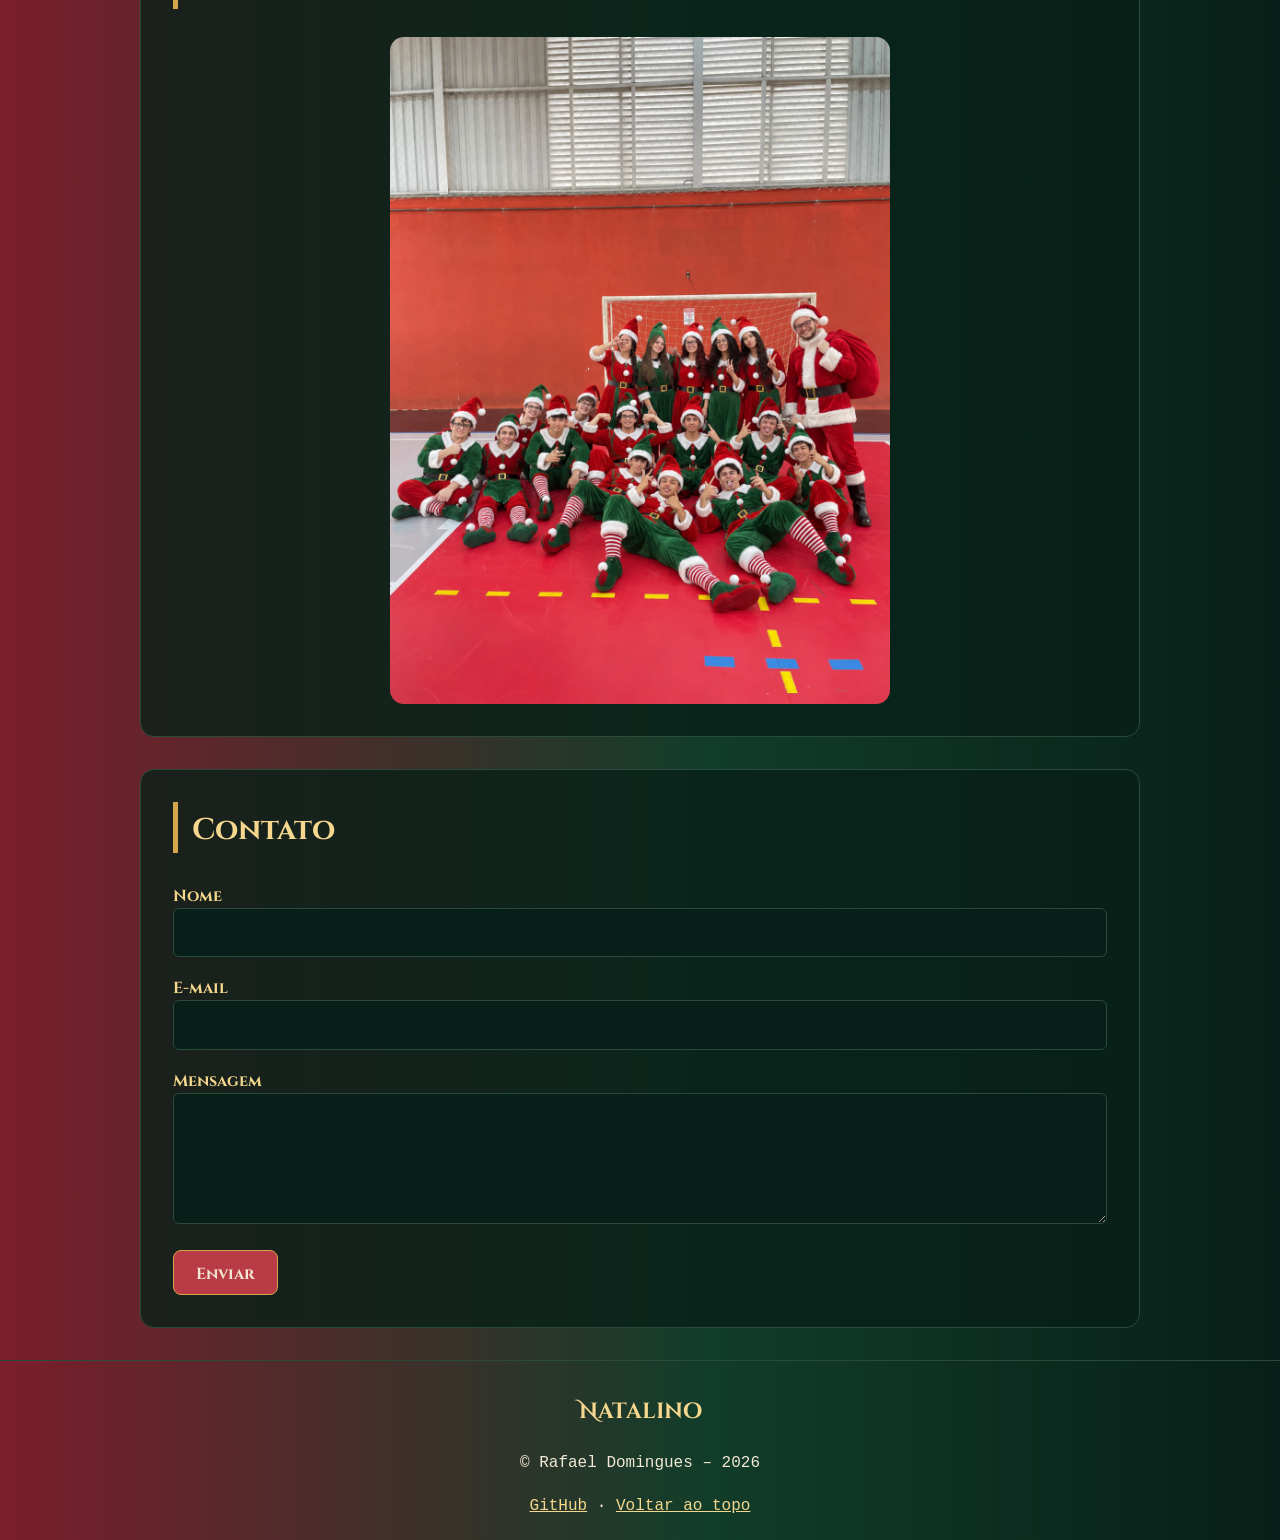
==== commit d280e90d: "troca brincadeira por familia natalina com foto e diminui o css" ====
--- a/index.html
+++ b/index.html
@@ -7,14 +7,8 @@
 
     <title>Natalino | Feliz Natal!</title>
     <meta name="description"
-        content="Natalino: um site de Natal feito à mão, com a Fábrica dos Sonhos, uma brincadeira de Papai Noel e gnomos e muito espírito natalino.">
-    <meta name="theme-color" content="#071F18">
+        content="Natalino: um site de Natal feito à mão, com a Fábrica dos Sonhos, a Família Natalina e muito espírito natalino.">
 
-    <link rel="icon"
-        href="data:image/svg+xml,%3Csvg xmlns='http://www.w3.org/2000/svg' viewBox='0 0 24 24'%3E%3Cpath fill='%23F5D78E' d='M12 1.5l2.9 6.6 7.1.6-5.4 4.7 1.6 7-6.2-3.7-6.2 3.7 1.6-7L2 8.7l7.1-.6z'/%3E%3C/svg%3E">
-
-    <link rel="preconnect" href="https://fonts.googleapis.com">
-    <link rel="preconnect" href="https://fonts.gstatic.com" crossorigin>
     <link rel="stylesheet" href="https://fonts.googleapis.com/css2?family=JetBrains+Mono:wght@400;700&display=swap">
 
     <link rel="stylesheet" href="./style/style-geral.css">
@@ -33,7 +27,7 @@
                 <ul class="menu-lista">
                     <li><a class="menu-link" href="#home">Home</a></li>
                     <li><a class="menu-link" href="#fabrica">Fábrica dos Sonhos</a></li>
-                    <li><a class="menu-link" href="#brincadeira">Brincadeira</a></li>
+                    <li><a class="menu-link" href="#familia">Família Natalina</a></li>
                     <li><a class="menu-link" href="#contato">Contato</a></li>
                 </ul>
             </nav>
@@ -109,27 +103,10 @@
                 </div>
             </section>
 
-            <section class="secao" id="brincadeira">
-                <h2 class="titulo-secao">Brincadeira</h2>
+            <section class="secao" id="familia">
+                <h2 class="titulo-secao">Família Natalina</h2>
 
-                <div class="brincadeira">
-                    <div class="brincadeira-texto">
-                        <p>
-                            Nesta brincadeira, o professor entra no clima como Papai Noel e a turma vira um grupo de
-                            gnomos natalinos.
-                        </p>
-                        <p>
-                            O Papai Noel distribui as tarefas, os gnomos fingem que trabalham muito na Fábrica dos
-                            Sonhos e todo mundo jura que o trenó está quase pronto.
-                        </p>
-
-                        <h3>Regras do jogo</h3>
-                        <ul class="lista-regras">
-                            <li>Tudo aqui é de mentirinha.</li>
-                            <li>Ninguém é obrigado a participar.</li>
-                        </ul>
-                    </div>
-                </div>
+                <img class="foto" src="./img/familia-natalina.png" alt="Turma vestida de gnomos natalinos com o Papai Noel na quadra">
             </section>
 
             <section class="secao" id="contato">
--- a/style/style-geral.css
+++ b/style/style-geral.css
@@ -1,75 +1,36 @@
 @font-face {
     font-family: 'Cinzel';
-    src: url('../font/Cinzel-Regular.otf') format('opentype');
-    font-weight: 400;
-    font-display: swap;
-}
-
-@font-face {
-    font-family: 'Cinzel';
-    src: url('../font/Cinzel-Bold.otf') format('opentype');
+    src: url('../font/Cinzel-Bold.otf');
     font-weight: 700;
-    font-display: swap;
-}
-
-@font-face {
-    font-family: 'Cinzel';
-    src: url('../font/Cinzel-Black.otf') format('opentype');
-    font-weight: 900;
-    font-display: swap;
 }
 
 @font-face {
     font-family: 'Cinzel Decorative';
-    src: url('../font/CinzelDecorative-Regular.otf') format('opentype');
-    font-weight: 400;
-    font-display: swap;
+    src: url('../font/CinzelDecorative-Bold.otf');
+    font-weight: 700;
 }
 
 @font-face {
     font-family: 'Cinzel Decorative';
-    src: url('../font/CinzelDecorative-Bold.otf') format('opentype');
-    font-weight: 700;
-    font-display: swap;
-}
-
-@font-face {
-    font-family: 'Cinzel Decorative';
-    src: url('../font/CinzelDecorative-Black.otf') format('opentype');
+    src: url('../font/CinzelDecorative-Black.otf');
     font-weight: 900;
-    font-display: swap;
 }
 
 * {
     box-sizing: border-box;
 }
 
-@media (prefers-reduced-motion: no-preference) {
-    html {
-        scroll-behavior: smooth;
-    }
-}
-
 body {
-    min-height: 100vh;
     margin: 0;
-    padding: 0;
-
-    font-family: 'JetBrains Mono', ui-monospace, Menlo, Consolas, monospace;
-    font-size: 16px;
+    font-family: 'JetBrains Mono', monospace;
     line-height: 1.7;
     color: #F2E8D5;
-
     background-color: #071F18;
     background-image: linear-gradient(90deg, #7B1E2B, #123D2A 55%, #071F18);
 }
 
-h1,
-h2,
-h3 {
-    font-family: 'Cinzel', Georgia, serif;
-    font-weight: 700;
-    line-height: 1.2;
+h1, h2, h3 {
+    font-family: 'Cinzel', serif;
     color: #F5D78E;
 }
 
@@ -78,17 +39,8 @@
     font-size: 21px;
 }
 
-p {
-    margin: 0 0 16px;
-}
-
 a {
     color: #F5D78E;
-}
-
-img {
-    max-width: 100%;
-    height: auto;
 }
 
 .container {
@@ -98,13 +50,8 @@
 }
 
 .header {
-    position: sticky;
-    top: 0;
-    z-index: 10;
-
     background-color: #071F18;
     border-bottom: 1px solid #075231;
-    box-shadow: 0 4px 18px rgba(0, 0, 0, 0.25);
 }
 
 .header .container {
@@ -112,31 +59,24 @@
     flex-wrap: wrap;
     justify-content: space-between;
     align-items: center;
-    gap: 12px 24px;
-    min-height: 76px;
-    padding: 10px 0;
+    padding: 14px 0;
+}
+
+.logo, .hero-titulo, .footer-marca {
+    font-family: 'Cinzel Decorative', serif;
+    color: #F5D78E;
 }
 
 .marca {
-    display: flex;
-    flex-direction: column;
     text-decoration: none;
-}
-
-.logo {
-    font-family: 'Cinzel Decorative', 'Cinzel', Georgia, serif;
     font-size: 32px;
     font-weight: 700;
-    line-height: 1.1;
-    color: #F5D78E;
 }
 
 .menu-lista {
     display: flex;
     flex-wrap: wrap;
-    justify-content: center;
     gap: 6px;
-
     margin: 0;
     padding: 0;
     list-style: none;
@@ -145,298 +85,110 @@
 .menu-link {
     display: block;
     padding: 8px 14px;
-
-    font-family: 'Cinzel', Georgia, serif;
+    font-family: 'Cinzel', serif;
     font-weight: 700;
     color: #D4A64A;
     text-decoration: none;
-
-    border: 1px solid transparent;
     border-radius: 6px;
-    transition: background-color 0.25s ease, color 0.25s ease, transform 0.25s ease;
+    transition: 0.25s;
 }
 
 .menu-link:hover {
     background-color: #7B1E2B;
-    border-color: rgba(212, 166, 74, 0.35);
     color: #F5D78E;
-    transform: translateY(-2px);
 }
 
-.main {
-    padding: 40px 0;
-}
-
-#home,
-.secao {
-    scroll-margin-top: 100px;
-}
-
-.secao {
+.hero, .secao {
     margin: 32px 0;
     padding: 32px;
-
     background-color: rgba(7, 31, 24, 0.78);
     border: 1px solid #2A4A3C;
     border-radius: 14px;
-    box-shadow: 0 10px 30px rgba(0, 0, 0, 0.28);
+}
+
+.hero {
+    padding: 64px 32px;
+    text-align: center;
+}
+
+.hero-titulo {
+    margin: 0 0 16px;
+    font-size: 64px;
+    font-weight: 900;
 }
 
 .titulo-secao {
     margin: 0 0 28px;
     padding-left: 14px;
-
     font-size: 30px;
     border-left: 5px solid #D4A64A;
-    border-radius: 3px;
-}
-
-.texto-intro {
-    max-width: 720px;
-    margin-bottom: 28px;
 }
 
 .grade-cards {
-    display: grid;
-    grid-template-columns: repeat(auto-fit, minmax(240px, 1fr));
+    display: flex;
+    flex-wrap: wrap;
     gap: 24px;
 }
 
-.hero {
-    padding: 64px 40px;
-    text-align: center;
-
-    background-color: rgba(7, 31, 24, 0.78);
-    border: 1px solid rgba(212, 166, 74, 0.35);
+.card {
+    flex: 1;
+    min-width: 240px;
+    padding: 24px;
+    background-color: rgba(18, 61, 42, 0.55);
+    border: 1px solid #2A4A3C;
     border-radius: 14px;
-    box-shadow: 0 10px 30px rgba(0, 0, 0, 0.28);
 }
 
-.hero-titulo {
-    margin: 0 0 16px;
-
-    font-family: 'Cinzel Decorative', 'Cinzel', Georgia, serif;
-    font-size: clamp(40px, 7vw, 68px);
-    font-weight: 900;
-}
-
-.subtitulo {
-    max-width: 560px;
-    margin: 0 auto 28px;
-    font-size: 17px;
-    color: #F2E8D5;
+.foto {
+    display: block;
+    width: 100%;
+    max-width: 500px;
+    margin: 0 auto;
+    border-radius: 14px;
 }
 
 .botao {
     display: inline-block;
     padding: 12px 22px;
-
-    font-family: 'Cinzel', Georgia, serif;
+    font-family: 'Cinzel', serif;
     font-size: 16px;
     font-weight: 700;
-    line-height: 1.3;
     color: #F2E8D5;
-    text-align: center;
     text-decoration: none;
-
     background-color: #B83B45;
     border: 1px solid #D4A64A;
     border-radius: 8px;
-    box-shadow: 0 4px 14px rgba(0, 0, 0, 0.3);
-    cursor: pointer;
-    transition: background-color 0.25s ease, transform 0.25s ease, box-shadow 0.25s ease;
 }
 
 .botao:hover {
     background-color: #7B1E2B;
-    transform: translateY(-2px);
-    box-shadow: 0 8px 20px rgba(0, 0, 0, 0.35);
-}
-
-.card {
-    display: flex;
-    flex-direction: column;
-    padding: 24px;
-
-    background-color: rgba(18, 61, 42, 0.55);
-    border: 1px solid #2A4A3C;
-    border-radius: 14px;
-    box-shadow: 0 4px 14px rgba(0, 0, 0, 0.2);
-    transition: transform 0.25s ease, border-color 0.25s ease, box-shadow 0.25s ease;
-}
-
-.card:hover {
-    transform: translateY(-4px);
-    border-color: rgba(212, 166, 74, 0.35);
-    box-shadow: 0 10px 24px rgba(0, 0, 0, 0.3);
-}
-
-.card p:last-child {
-    margin-bottom: 0;
-}
-
-.brincadeira {
-    max-width: 720px;
-}
-
-.brincadeira-texto h3 {
-    margin-top: 24px;
-}
-
-.lista-regras {
-    margin: 0;
-    padding-left: 22px;
-}
-
-.lista-regras li::marker {
-    color: #D4A64A;
-}
-
-.contato {
-    max-width: 560px;
-}
-
-.campo-formulario {
-    margin-bottom: 16px;
 }
 
 .campo-formulario label {
     display: block;
-    margin-bottom: 6px;
-
-    font-family: 'Cinzel', Georgia, serif;
+    font-family: 'Cinzel', serif;
     font-weight: 700;
     color: #F5D78E;
 }
 
-.campo-formulario input,
-.campo-formulario textarea {
+.campo-formulario input, .campo-formulario textarea {
     width: 100%;
-    padding: 10px 12px;
-
+    margin-bottom: 16px;
+    padding: 10px;
     font: inherit;
     color: #F2E8D5;
-
-    background-color: rgba(7, 31, 24, 0.75);
+    background-color: #071F18;
     border: 1px solid #2A4A3C;
     border-radius: 6px;
-    transition: border-color 0.25s ease;
-}
-
-.campo-formulario textarea {
-    resize: vertical;
-}
-
-.campo-formulario input:hover,
-.campo-formulario textarea:hover {
-    border-color: rgba(212, 166, 74, 0.35);
-}
-
-.campo-formulario input:focus,
-.campo-formulario textarea:focus {
-    border-color: #D4A64A;
 }
 
 .footer {
-    padding: 28px 0;
+    padding: 8px 0;
     text-align: center;
-
-    background-color: #071F18;
     border-top: 1px solid #2A4A3C;
-    border-radius: 24px 24px 0 0;
-}
-
-.footer p {
-    margin: 0 0 6px;
-}
-
-.footer p:last-child {
-    margin-bottom: 0;
 }
 
 .footer-marca {
-    font-family: 'Cinzel Decorative', 'Cinzel', Georgia, serif;
     font-size: 22px;
     font-weight: 700;
-    color: #F5D78E;
 }
-
-.footer-links {
-    display: flex;
-    flex-wrap: wrap;
-    justify-content: center;
-    gap: 6px 10px;
-}
-
-.footer-links a {
-    text-decoration: none;
-    transition: color 0.25s ease;
-}
-
-.footer-links a:hover {
-    color: #D4A64A;
-    text-decoration: underline;
-}
-
-@media (max-width: 720px) {
-    .header {
-        position: static;
-    }
-
-    #home,
-    .secao {
-        scroll-margin-top: 16px;
-    }
-
-    .header .container {
-        flex-direction: column;
-        align-items: stretch;
-        padding: 14px 0;
-    }
-
-    .marca {
-        align-items: center;
-    }
-
-    .menu-lista {
-        display: grid;
-        grid-template-columns: 1fr 1fr;
-    }
-
-    .menu-link {
-        display: flex;
-        justify-content: center;
-        align-items: center;
-        height: 100%;
-        padding: 8px 6px;
-        font-size: 14px;
-        text-align: center;
-        border-color: #2A4A3C;
-    }
-
-    .main {
-        padding: 24px 0;
-    }
-
-    .secao {
-        margin: 24px 0;
-        padding: 22px 18px;
-    }
-
-    .hero {
-        padding: 32px 18px;
-    }
-
-    .titulo-secao {
-        font-size: 25px;
-    }
-
-}
-
-@media (prefers-reduced-motion: reduce) {
-    *,
-    *::before,
-    *::after {
-        transition: none !important;
-    }
-}
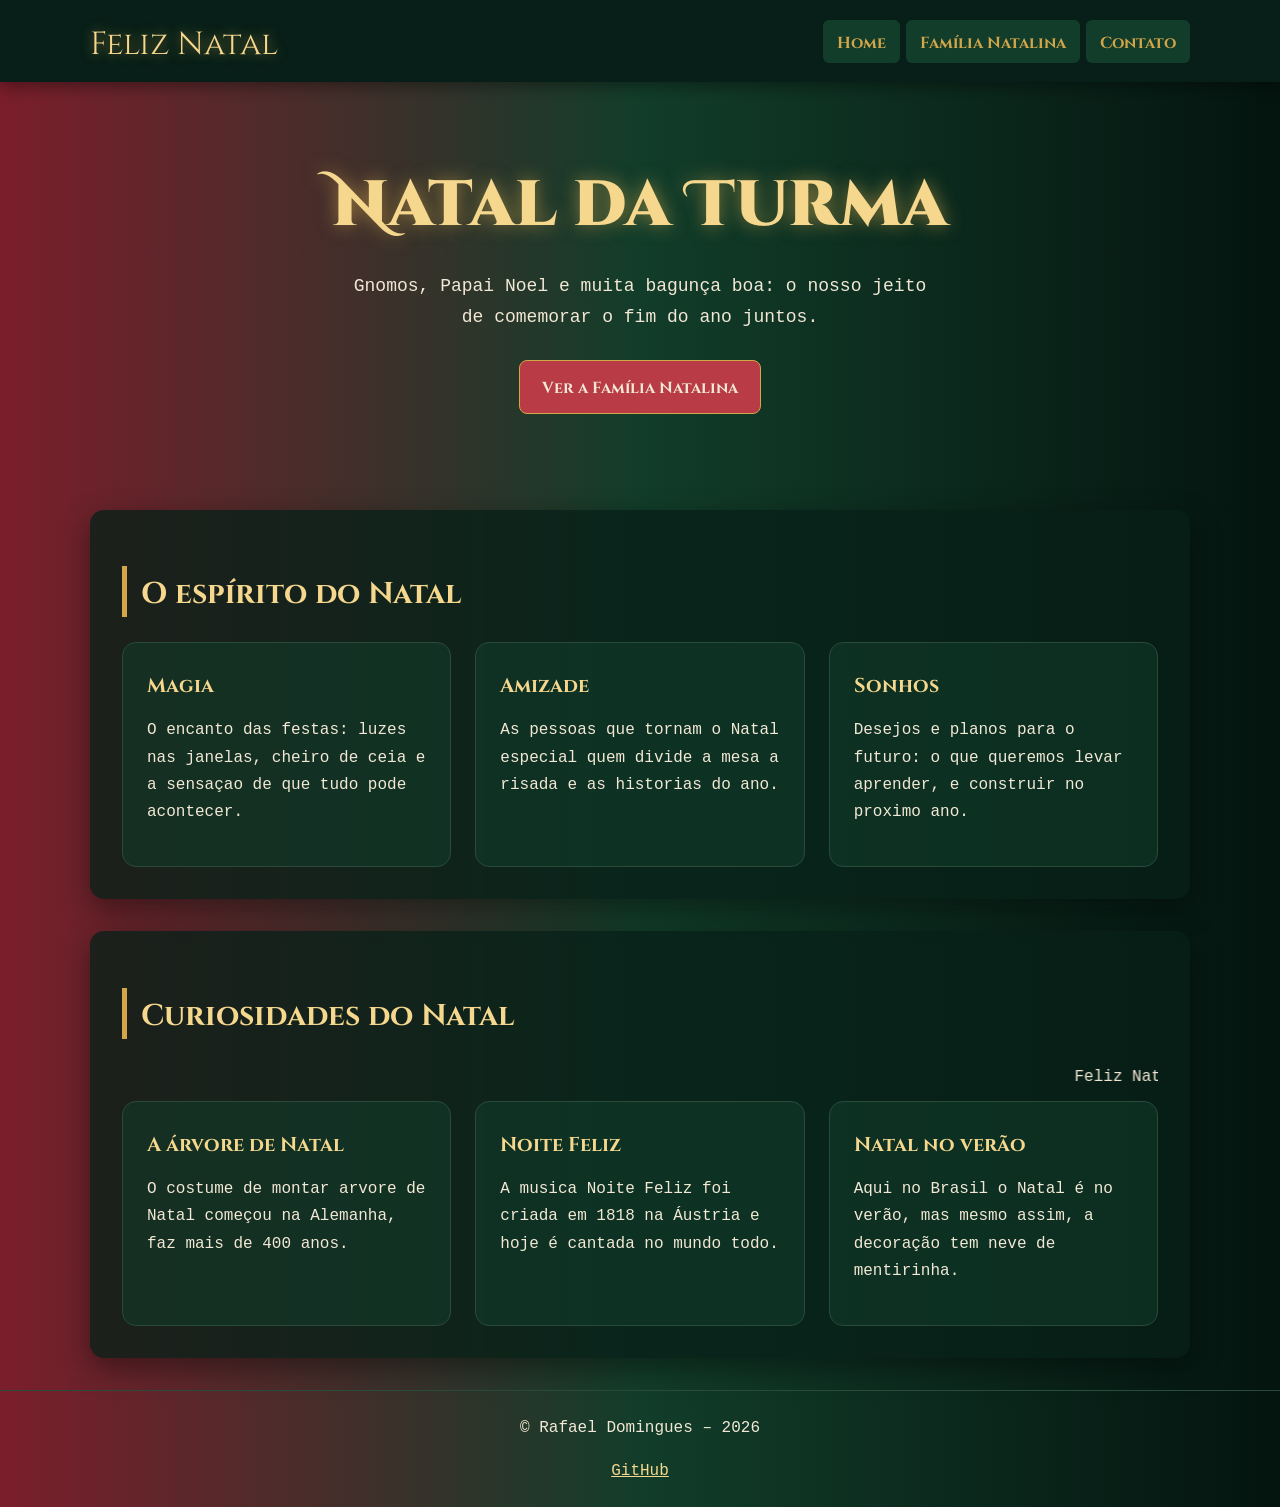
==== commit 6bb6cb10: "arruma home com curiosidade e marquee e tira as secao que foi pra outra pagina" ====
--- a/index.html
+++ b/index.html
@@ -6,8 +6,7 @@
     <meta name="viewport" content="width=device-width, initial-scale=1.0">
 
     <title>Natalino | Feliz Natal!</title>
-    <meta name="description"
-        content="Natalino: um site de Natal feito à mão, com a Fábrica dos Sonhos, a Família Natalina e muito espírito natalino.">
+    <meta name="author" content="Rafael Domingues">
 
     <link rel="stylesheet" href="https://fonts.googleapis.com/css2?family=JetBrains+Mono:wght@400;700&display=swap">
 
@@ -19,16 +18,15 @@
     <header class="header">
         <div class="container">
 
-            <a class="marca" href="#home">
-                <span class="logo">Natalino</span>
+            <a class="marca" href="./index.html">
+                <span class="logo">Feliz Natal</span>
             </a>
 
             <nav class="menu-principal">
                 <ul class="menu-lista">
-                    <li><a class="menu-link" href="#home">Home</a></li>
-                    <li><a class="menu-link" href="#fabrica">Fábrica dos Sonhos</a></li>
-                    <li><a class="menu-link" href="#familia">Família Natalina</a></li>
-                    <li><a class="menu-link" href="#contato">Contato</a></li>
+                    <li><a class="menu-link" href="./index.html">Home</a></li>
+                    <li><a class="menu-link" href="./pages/familia.html">Família Natalina</a></li>
+                    <li><a class="menu-link" href="./pages/contato.html">Contato</a></li>
                 </ul>
             </nav>
 
@@ -38,14 +36,13 @@
     <main class="main">
         <div class="container">
 
-            <section class="hero" id="home">
+            <section class="hero">
                 <div class="hero-texto">
-                    <h1 class="hero-titulo">Feliz Natal!</h1>
+                    <h1 class="hero-titulo">Natal da Turma</h1>
                     <p class="subtitulo">
-                        Um cantinho para celebrar a magia das luzes, a alegria de estar entre amigos
-                        e aquele espírito natalino que deixa tudo mais leve.
+                        Gnomos, Papai Noel e muita bagunça boa: o nosso jeito de comemorar o fim do ano juntos.
                     </p>
-                    <a class="botao" href="#fabrica">Entrar na Fábrica dos Sonhos</a>
+                    <a class="botao" href="./pages/familia.html">Ver a Família Natalina</a>
                 </div>
             </section>
 
@@ -55,83 +52,44 @@
                 <div class="grade-cards">
                     <article class="card">
                         <h3>Magia</h3>
-                        <p>O encanto das festas: luzes nas janelas, cheiro de ceia e a sensação de que tudo pode
+                        <p>O encanto das festas: luzes nas janelas, cheiro de ceia e a sensaçao de que tudo pode
                             acontecer.</p>
                     </article>
 
                     <article class="card">
                         <h3>Amizade</h3>
-                        <p>As pessoas que tornam o Natal especial: quem divide a mesa, a risada e as histórias do
+                        <p>As pessoas que tornam o Natal especial quem divide a mesa a risada e as historias do
                             ano.</p>
                     </article>
 
                     <article class="card">
                         <h3>Sonhos</h3>
-                        <p>Desejos e planos para o futuro: o que queremos levar, aprender e construir no próximo
+                        <p>Desejos e planos para o futuro: o que queremos levar aprender, e construir no proximo
                             ano.</p>
                     </article>
                 </div>
             </section>
 
-            <section class="secao" id="fabrica">
-                <h2 class="titulo-secao">Fábrica dos Sonhos</h2>
+            <section class="secao">
+                <h2 class="titulo-secao">Curiosidades do Natal</h2>
 
-                <p class="texto-intro">
-                    Lá no alto de uma montanha nevada, onde o vento assobia canções de Natal, fica uma fábrica que
-                    nunca dorme em dezembro. Ali, cada desejo vira projeto, cada carta ganha resposta e cada
-                    dia até a noite de Natal guarda uma pequena surpresa.
-                </p>
+                <marquee class="faixa">Feliz Natal, 2º B! ★ Feliz Natal, professor Vedilson! ★ Boas festas para toda a Família Natalina!</marquee>
 
                 <div class="grade-cards">
                     <article class="card">
-                        <h3>Oficina dos Presentes</h3>
-                        <p>Martelinhos, papel de presente e fitas por todo lado. Aqui os desejos ganham forma, um
-                            embrulho de cada vez.</p>
+                        <h3>A árvore de Natal</h3>
+                        <p>O costume de montar arvore de Natal começou na Alemanha, faz mais de 400 anos.</p>
                     </article>
 
                     <article class="card">
-                        <h3>Correio do Papai Noel</h3>
-                        <p>Milhares de cartas chegam todo ano. Algumas pedem brinquedos; as melhores pedem paz,
-                            saúde e mais tempo com quem a gente gosta.</p>
+                        <h3>Noite Feliz</h3>
+                        <p>A musica Noite Feliz foi criada em 1818 na Áustria e hoje é cantada no mundo todo.</p>
                     </article>
 
                     <article class="card">
-                        <h3>Calendário de Surpresas</h3>
-                        <p>Cada dia de dezembro tem uma janelinha nova para abrir. A fábrica inteira conta os dias
-                            até a grande noite.</p>
+                        <h3>Natal no verão</h3>
+                        <p>Aqui no Brasil o Natal é no verão, mas mesmo assim, a decoração tem neve de mentirinha.</p>
                     </article>
-                </div>
-            </section>
-
-            <section class="secao" id="familia">
-                <h2 class="titulo-secao">Família Natalina</h2>
-
-                <img class="foto" src="./img/familia-natalina.png" alt="Turma vestida de gnomos natalinos com o Papai Noel na quadra">
-            </section>
-
-            <section class="secao" id="contato">
-                <h2 class="titulo-secao">Contato</h2>
-
-                <div class="contato">
-                    <form class="formulario">
-                        <div class="campo-formulario">
-                            <label for="nome">Nome</label>
-                            <input type="text" id="nome" name="nome" required>
-                        </div>
-
-                        <div class="campo-formulario">
-                            <label for="email">E-mail</label>
-                            <input type="email" id="email" name="email" required>
-                        </div>
-
-                        <div class="campo-formulario">
-                            <label for="mensagem">Mensagem</label>
-                            <textarea id="mensagem" name="mensagem" rows="4" required></textarea>
-                        </div>
-
-                        <button class="botao" type="submit">Enviar</button>
-
-                    </form>
                 </div>
             </section>
 
@@ -140,12 +98,9 @@
 
     <footer class="footer">
         <div class="container">
-            <p class="footer-marca">Natalino</p>
             <p>&copy; Rafael Domingues – 2026</p>
             <p class="footer-links">
                 <a href="https://github.com/rafaeldominguesdev" target="_blank">GitHub</a>
-                <span>·</span>
-                <a href="#home">Voltar ao topo</a>
             </p>
         </div>
     </footer>
--- a/style/style-geral.css
+++ b/style/style-geral.css
@@ -5,9 +5,9 @@
 }
 
 @font-face {
-    font-family: 'Cinzel Decorative';
-    src: url('../font/CinzelDecorative-Bold.otf');
-    font-weight: 700;
+    font-family: 'Cinzel';
+    src: url('../font/Cinzel-Regular.otf');
+    font-weight: 400;
 }
 
 @font-face {
@@ -25,8 +25,7 @@
     font-family: 'JetBrains Mono', monospace;
     line-height: 1.7;
     color: #F2E8D5;
-    background-color: #071F18;
-    background-image: linear-gradient(90deg, #7B1E2B, #123D2A 55%, #071F18);
+    background-image: linear-gradient(90deg, #7B1E2B, #123D2A 50%, #04140F);
 }
 
 h1, h2, h3 {
@@ -36,7 +35,7 @@
 
 h3 {
     margin: 0 0 8px;
-    font-size: 21px;
+    font-size: 20px;
 }
 
 a {
@@ -45,13 +44,13 @@
 
 .container {
     width: 90%;
-    max-width: 1000px;
+    max-width: 1100px;
     margin: 0 auto;
 }
 
 .header {
     background-color: #071F18;
-    border-bottom: 1px solid #075231;
+    box-shadow: 0 4px 16px rgba(0, 0, 0, 0.4);
 }
 
 .header .container {
@@ -62,15 +61,11 @@
     padding: 14px 0;
 }
 
-.logo, .hero-titulo, .footer-marca {
-    font-family: 'Cinzel Decorative', serif;
-    color: #F5D78E;
-}
-
 .marca {
+    font-family: 'Cinzel', serif;
+    font-size: 32px;
     text-decoration: none;
-    font-size: 32px;
-    font-weight: 700;
+    text-shadow: 0 0 12px rgba(212, 166, 74, 0.7);
 }
 
 .menu-lista {
@@ -89,6 +84,7 @@
     font-weight: 700;
     color: #D4A64A;
     text-decoration: none;
+    background-color: #123D2A;
     border-radius: 6px;
     transition: 0.25s;
 }
@@ -96,29 +92,44 @@
 .menu-link:hover {
     background-color: #7B1E2B;
     color: #F5D78E;
-}
-
-.hero, .secao {
+    transform: translateY(-4px);
+}
+
+.secao {
     margin: 32px 0;
     padding: 32px;
     background-color: rgba(7, 31, 24, 0.78);
-    border: 1px solid #2A4A3C;
     border-radius: 14px;
-}
-
-.hero {
-    padding: 64px 32px;
+    box-shadow: 0 10px 30px rgba(0, 0, 0, 0.4);
+}
+
+.hero { /* titulo solto da home sem caixa */
+    padding: 64px 0;
     text-align: center;
 }
 
-.hero-titulo {
+.hero-titulo { /* titulo grande da home com brilho dourado */
     margin: 0 0 16px;
+    font-family: 'Cinzel Decorative', serif;
     font-size: 64px;
     font-weight: 900;
+    text-shadow: 0 0 18px rgba(212, 166, 74, 0.6);
+    transition: 0.3s;
+}
+
+.hero-titulo:hover { /* passa o mouse e o titulo fica claro com brilho vermelho e cresce */
+    color: #F2E8D5;
+    text-shadow: 0 0 24px #B83B45;
+    transform: scale(1.05);
+}
+
+.subtitulo { /* frase embaixo do titulo */
+    max-width: 600px;
+    margin: 0 auto 28px;
+    font-size: 18px;
 }
 
 .titulo-secao {
-    margin: 0 0 28px;
     padding-left: 14px;
     font-size: 30px;
     border-left: 5px solid #D4A64A;
